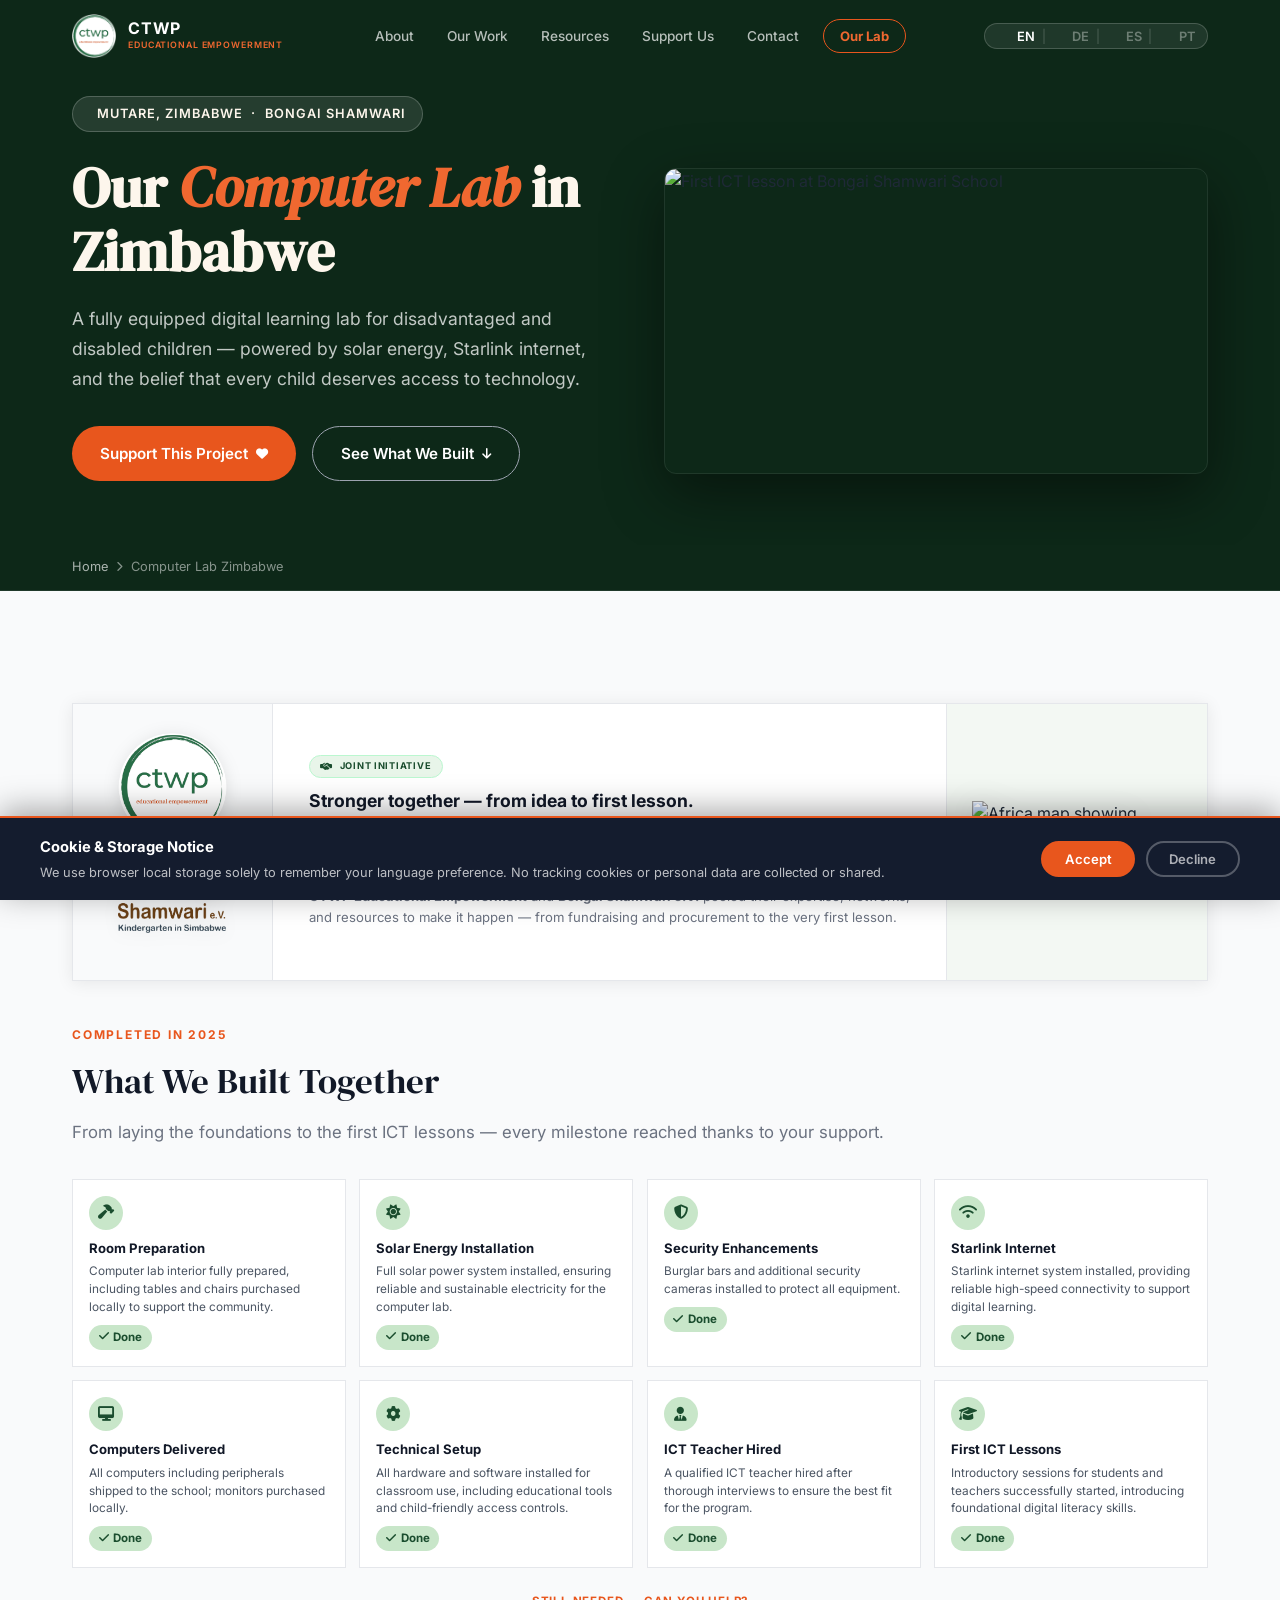
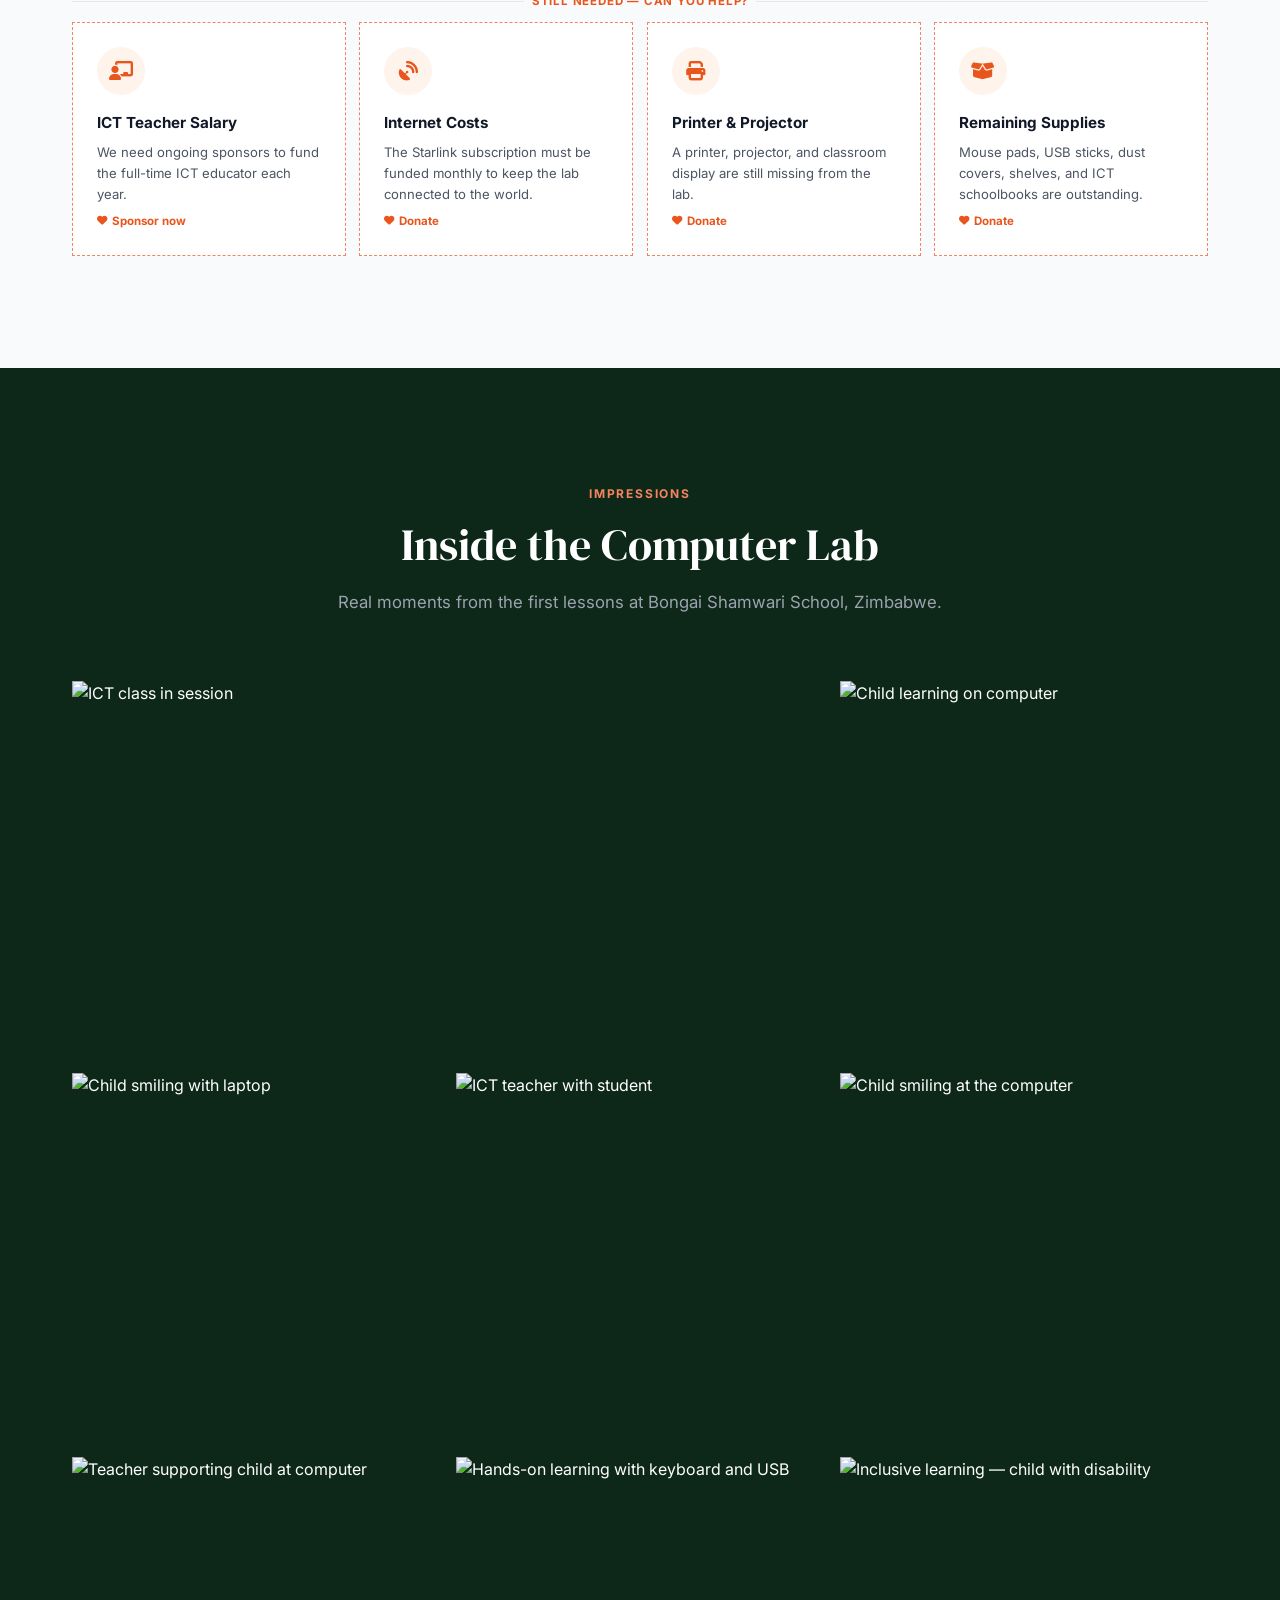
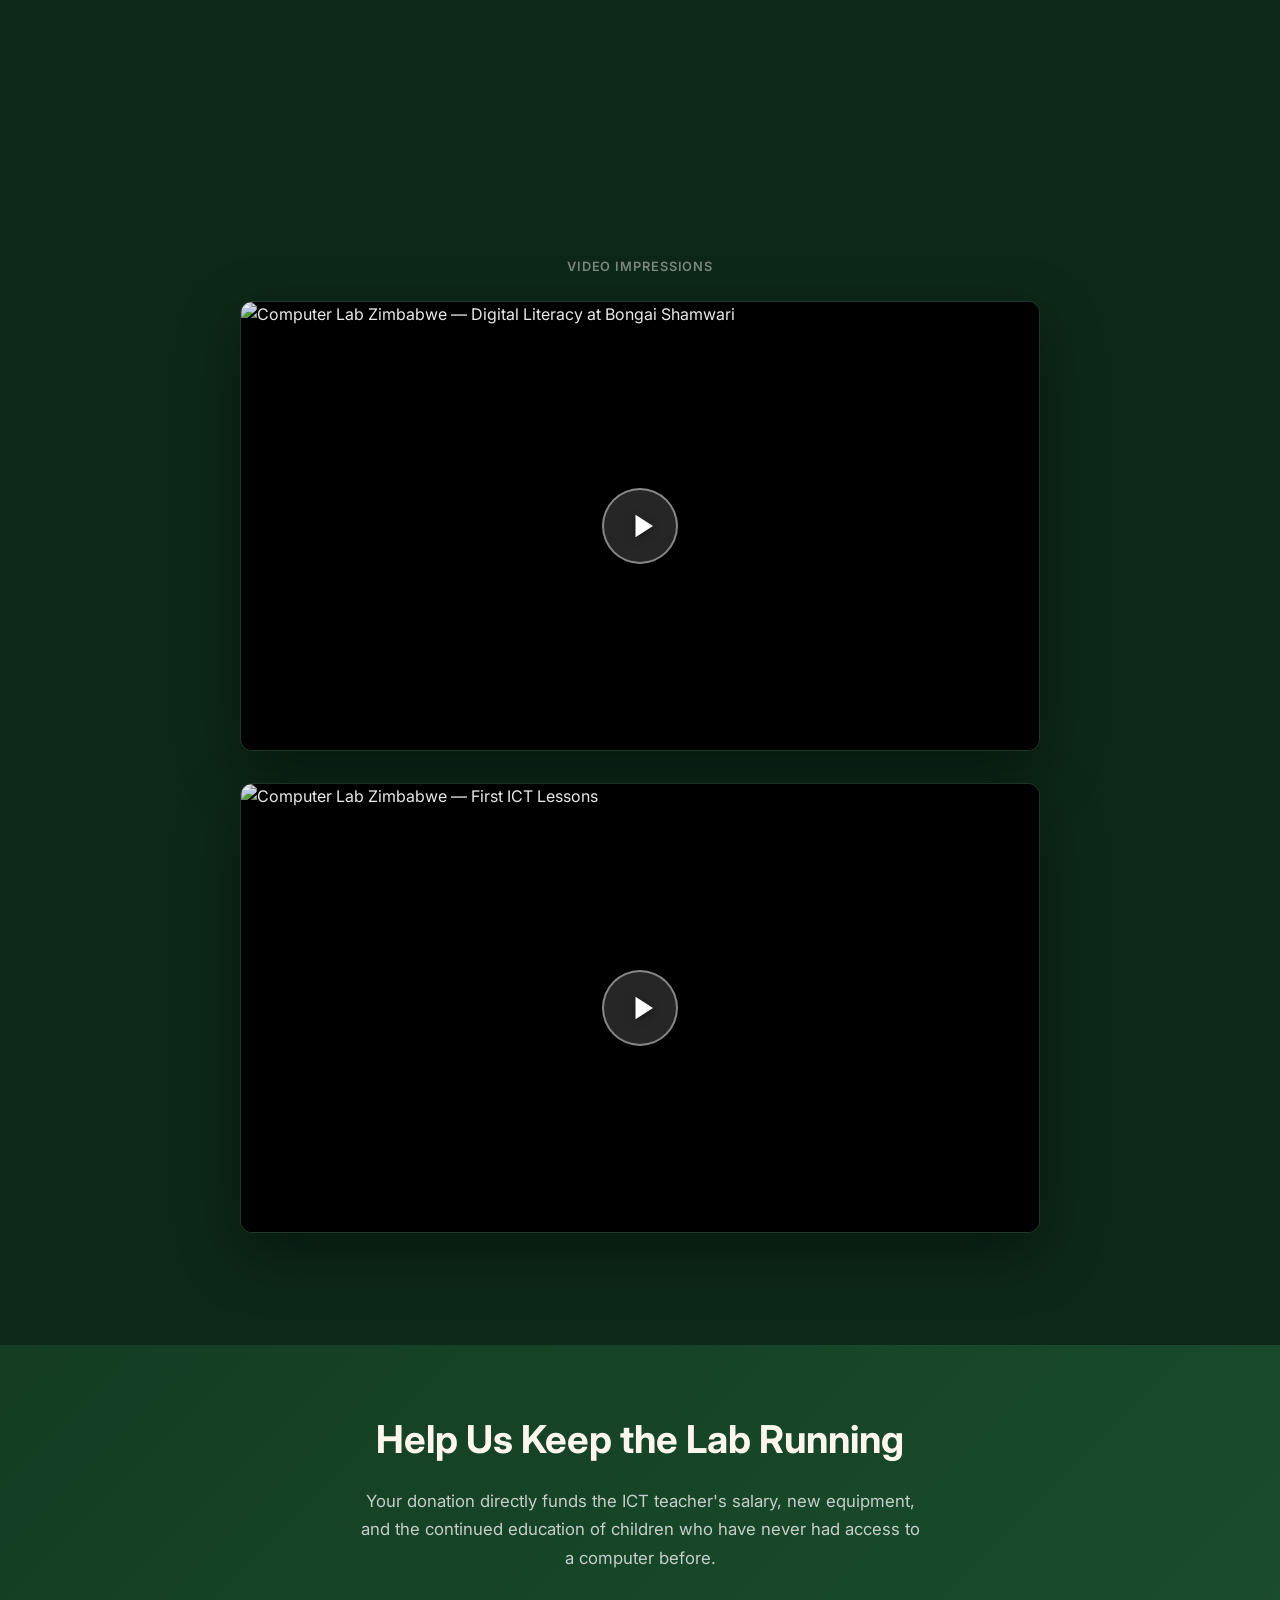
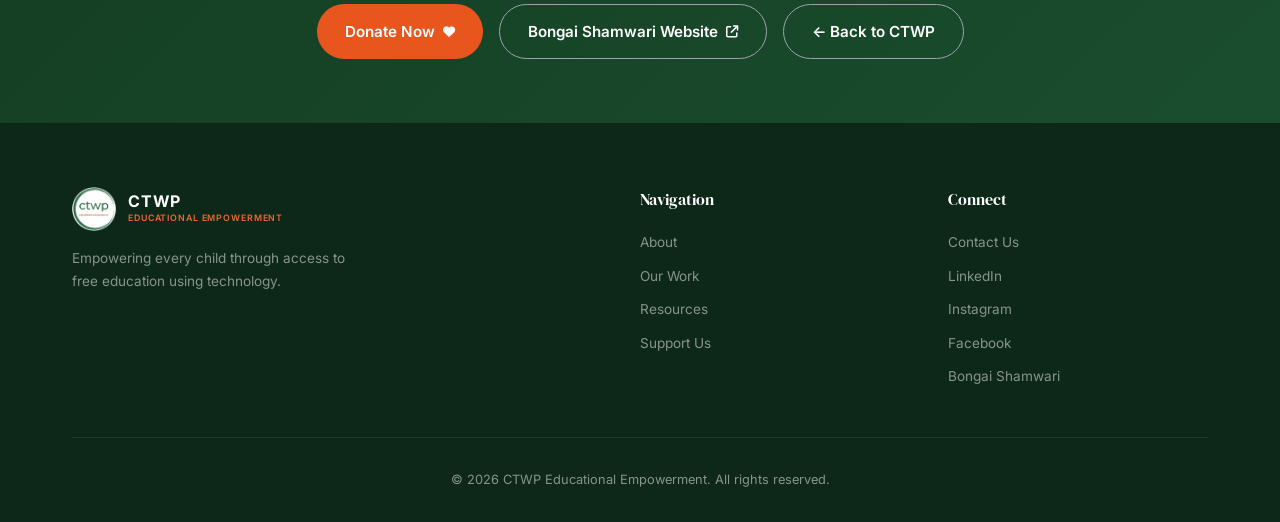
==== lab.html @ d8891d8d "Lab page: wire data-i18n to all untranslated sections (DE/ES/PT) - Section header (milestones label/" ====
<!DOCTYPE html>
<html lang="en">
<head>
  <meta charset="UTF-8">
  <meta name="viewport" content="width=device-width, initial-scale=1.0">
  <!-- v28 -->
  <meta name="description" content="How CTWP Educational Empowerment and Bongai Shamwari e.V. built the first solar-powered computer lab for disadvantaged children in Mutare, Zimbabwe — bringing digital education to those who need it most.">
  <meta name="keywords" content="computer lab Zimbabwe, digital education Zimbabwe, Mutare Zimbabwe school, CTWP computer lab, Bongai Shamwari, educational technology Africa, solar powered school Zimbabwe">
  <meta name="author" content="CTWP Educational Empowerment">
  <meta name="robots" content="index, follow">
  <title>Computer Lab Zimbabwe — Digital Education in Mutare | CTWP Educational Empowerment</title>
  <!-- Canonical -->
  <link rel="canonical" href="https://www.ctwp-education.eu.org/lab.html">
  <!-- Open Graph -->
  <meta property="og:type" content="article">
  <meta property="og:url" content="https://www.ctwp-education.eu.org/lab.html">
  <meta property="og:site_name" content="CTWP Educational Empowerment">
  <meta property="og:title" content="Computer Lab Zimbabwe — Digital Education in Mutare | CTWP">
  <meta property="og:description" content="How CTWP and Bongai Shamwari e.V. built the first solar-powered computer lab for disadvantaged children in Mutare, Zimbabwe.">
  <meta property="og:image" content="https://www.ctwp-education.eu.org/assets/images/Computer%20Lab/lab-hero.webp">
  <meta property="og:locale" content="en_US">
  <meta property="og:locale:alternate" content="de_DE">
  <meta property="og:locale:alternate" content="es_ES">
  <meta property="og:locale:alternate" content="pt_BR">
  <link rel="alternate" hreflang="en" href="https://www.ctwp-education.eu.org/lab.html">
  <link rel="alternate" hreflang="de" href="https://www.ctwp-education.eu.org/lab.html">
  <link rel="alternate" hreflang="es" href="https://www.ctwp-education.eu.org/lab.html">
  <link rel="alternate" hreflang="pt-BR" href="https://www.ctwp-education.eu.org/lab.html">
  <link rel="alternate" hreflang="x-default" href="https://www.ctwp-education.eu.org/lab.html">
  <!-- Twitter Card -->
  <meta name="twitter:card" content="summary_large_image">
  <meta name="twitter:title" content="Computer Lab Zimbabwe — Digital Education in Mutare | CTWP">
  <meta name="twitter:description" content="How CTWP and Bongai Shamwari e.V. built the first solar-powered computer lab for children in Mutare, Zimbabwe.">
  <meta name="twitter:image" content="https://www.ctwp-education.eu.org/assets/images/Computer%20Lab/lab-hero.webp">
  <!-- JSON-LD: WebPage + Breadcrumb + Project -->
  <script type="application/ld+json">
  {
    "@context": "https://schema.org",
    "@graph": [
      {
        "@type": "WebPage",
        "@id": "https://www.ctwp-education.eu.org/lab.html",
        "url": "https://www.ctwp-education.eu.org/lab.html",
        "name": "Computer Lab Zimbabwe — Digital Education in Mutare",
        "description": "How CTWP Educational Empowerment and Bongai Shamwari e.V. built the first solar-powered computer lab for disadvantaged children in Mutare, Zimbabwe.",
        "isPartOf": {"@id": "https://www.ctwp-education.eu.org/"},
        "publisher": {"@type": "NGO", "name": "CTWP Educational Empowerment", "url": "https://www.ctwp-education.eu.org/"},
        "image": "https://www.ctwp-education.eu.org/assets/images/Computer%20Lab/lab-hero.webp"
      },
      {
        "@type": "BreadcrumbList",
        "itemListElement": [
          {"@type": "ListItem", "position": 1, "name": "Home", "item": "https://www.ctwp-education.eu.org/"},
          {"@type": "ListItem", "position": 2, "name": "Computer Lab Zimbabwe", "item": "https://www.ctwp-education.eu.org/lab.html"}
        ]
      },
      {
        "@type": "Project",
        "name": "Zimbabwe Computer Lab",
        "description": "Solar-powered computer lab built for disadvantaged children in Mutare, Zimbabwe, providing access to digital education.",
        "location": {
          "@type": "Place",
          "name": "Mutare, Zimbabwe",
          "geo": {"@type": "GeoCoordinates", "latitude": -18.97, "longitude": 32.66}
        },
        "contributor": [
          {"@type": "NGO", "name": "CTWP Educational Empowerment", "url": "https://www.ctwp-education.eu.org/"},
          {"@type": "NGO", "name": "Bongai Shamwari e.V.", "url": "https://bongai-shamwari.org/en/digital-education/"}
        ]
      }
    ]
  }
  </script>

  <!-- DNS / Preconnect -->
  <link rel="preconnect" href="https://fonts.googleapis.com">
  <link rel="preconnect" href="https://fonts.gstatic.com" crossorigin>
  <link rel="preconnect" href="https://cdnjs.cloudflare.com">
  <link rel="preconnect" href="https://cdn.jsdelivr.net">

  <!-- Critical CSS -->
  <link rel="stylesheet" href="assets/css/style.css?v=21">

  <!-- Non-render-blocking: Google Fonts -->
  <link rel="preload" as="style" href="https://fonts.googleapis.com/css2?family=DM+Serif+Display:ital@0;1&family=Inter:wght@300;400;500;600;700&display=swap" onload="this.onload=null;this.rel='stylesheet'">
  <noscript><link href="https://fonts.googleapis.com/css2?family=DM+Serif+Display:ital@0;1&family=Inter:wght@300;400;500;600;700&display=swap" rel="stylesheet"></noscript>

  <!-- Non-render-blocking: Font Awesome -->
  <link rel="preload" as="style" href="https://cdnjs.cloudflare.com/ajax/libs/font-awesome/6.5.1/css/all.min.css" onload="this.onload=null;this.rel='stylesheet'">
  <noscript><link rel="stylesheet" href="https://cdnjs.cloudflare.com/ajax/libs/font-awesome/6.5.1/css/all.min.css"></noscript>

  <!-- Non-render-blocking: Flag icons -->
  <link rel="preload" as="style" href="https://cdn.jsdelivr.net/gh/lipis/flag-icons@7.2.3/css/flag-icons.min.css" onload="this.onload=null;this.rel='stylesheet'">
  <noscript><link rel="stylesheet" href="https://cdn.jsdelivr.net/gh/lipis/flag-icons@7.2.3/css/flag-icons.min.css"></noscript>

  <!-- Favicon & preload hero -->
  <link rel="icon" type="image/webp" href="assets/images/Logos/ctwp logo round.webp">
  <link rel="preload" as="image" href="assets/images/Computer Lab/lab-hero.webp" type="image/webp" fetchpriority="high">

  <!-- Google Analytics -->
  <script async src="https://www.googletagmanager.com/gtag/js?id=G-W6JYDY61WX"></script>
  <script>
    window.dataLayer = window.dataLayer || [];
    function gtag(){dataLayer.push(arguments);}
    gtag('js', new Date());
    gtag('config', 'G-W6JYDY61WX');
  </script>

  <style>
    /* ── Lab page specific styles ── */

    /* Hero */
    .lab-hero {
      background: var(--green-900, #0f2d1a);
      padding: 6rem 0 0;
      overflow: hidden;
    }
    .lab-hero-inner {
      max-width: var(--container-max);
      margin: 0 auto;
      padding: 0 2rem;
      display: grid;
      grid-template-columns: 1fr 1fr;
      gap: 3rem;
      align-items: center;
    }
    .lab-hero-content { padding-bottom: 4rem; }
    .lab-hero-content .hero-badge {
      display: inline-flex;
      align-items: center;
      gap: 0.5rem;
      background: rgba(255,255,255,0.1);
      border: 1px solid rgba(255,255,255,0.2);
      color: var(--cream);
      font-size: 0.8rem;
      font-weight: 600;
      letter-spacing: 0.08em;
      text-transform: uppercase;
      padding: 0.4rem 1rem;
      border-radius: var(--radius-full);
      margin-bottom: 1.5rem;
    }
    .lab-hero-content h1 {
      font-family: var(--font-display);
      font-size: clamp(2.2rem, 5vw, 3.5rem);
      color: var(--cream);
      line-height: 1.15;
      margin-bottom: 1.25rem;
    }
    .lab-hero-content h1 em {
      color: var(--orange-400);
      font-style: italic;
    }
    .lab-hero-content p {
      font-size: 1.1rem;
      color: rgba(255,255,255,0.75);
      line-height: 1.7;
      margin-bottom: 2rem;
      max-width: 520px;
    }
    .lab-hero-img {
      position: relative;
      aspect-ratio: 16 / 9;
      border-radius: var(--radius);
      overflow: hidden;
      box-shadow: 0 20px 60px rgba(0,0,0,0.45);
      border: 1px solid rgba(255,255,255,0.08);
    }
    .lab-hero-img img {
      position: absolute;
      inset: 0;
      width: 100%;
      height: 100%;
      object-fit: cover;
      display: block;
    }
    .lab-hero-badge-zw { display: none; }

    /* Breadcrumb */
    .lab-breadcrumb {
      background: var(--green-900, #0f2d1a);
      padding: 0.75rem 0;
      border-bottom: 1px solid rgba(255,255,255,0.08);
    }
    .lab-breadcrumb .container {
      display: flex;
      align-items: center;
      gap: 0.5rem;
      font-size: 0.8rem;
      color: rgba(255,255,255,0.5);
    }
    .lab-breadcrumb a { color: rgba(255,255,255,0.65); text-decoration: none; }
    .lab-breadcrumb a:hover { color: var(--orange-400); }
    .lab-breadcrumb i { font-size: 0.65rem; }

    /* Accomplishments section */
    .lab-section-header-row { margin-bottom: 2rem; }

    /* ── Partnership banner ── */
    .lab-partnership-banner {
      display: grid;
      grid-template-columns: 200px 1fr 260px;
      gap: 0;
      border-radius: var(--radius-lg);
      overflow: hidden;
      box-shadow: 0 2px 16px rgba(0,0,0,0.08);
      margin-bottom: 2.5rem;
      border: 1px solid var(--gray-200);
      background: var(--white);
    }
    /* Left — logos stacked */
    .lab-partner-logos-col {
      background: var(--gray-50, #f8f9fa);
      border-right: 1px solid var(--gray-200);
      display: flex;
      flex-direction: column;
      align-items: center;
      justify-content: center;
      padding: 1.75rem 1.25rem;
      gap: 0;
    }
    .lab-partner-logo-wrap img {
      width: 110px;
      height: 110px;
      object-fit: contain;
      display: block;
      filter: drop-shadow(0 2px 8px rgba(0,0,0,0.10));
    }
    .lab-partner-divider {
      display: flex;
      flex-direction: column;
      align-items: center;
      gap: 0.2rem;
      margin: 0.65rem 0;
    }
    .lab-partner-divider-line {
      width: 1px;
      height: 12px;
      background: var(--orange-500, #f97316);
      opacity: 0.5;
    }
    .lab-partner-divider-x {
      font-size: 1.1rem;
      color: var(--orange-500, #f97316);
      font-weight: 400;
      line-height: 1;
    }
    /* Centre — text */
    .lab-partner-text-col {
      padding: 2rem 2.25rem;
      display: flex;
      flex-direction: column;
      justify-content: center;
      border-right: 1px solid var(--gray-200);
    }
    .lab-partner-tag {
      display: inline-flex;
      align-items: center;
      gap: 0.4rem;
      align-self: flex-start;
      font-size: 0.58rem;
      font-weight: 700;
      letter-spacing: 0.08em;
      text-transform: uppercase;
      color: var(--green-700);
      background: var(--green-50, #f0fdf4);
      border: 1px solid var(--green-200, #bbf7d0);
      border-radius: var(--radius-full);
      padding: 0.22rem 0.65rem;
      margin-bottom: 0.75rem;
    }
    .lab-partner-tag i { font-size: 0.6rem; }
    .lab-partner-text-col h4 {
      font-family: var(--font-body, Inter, sans-serif);
      font-size: clamp(0.95rem, 1.4vw, 1.1rem);
      font-weight: 700;
      color: var(--gray-900);
      margin: 0 0 0.6rem;
      line-height: 1.3;
    }
    .h4-orgs {
      display: block;
      font-size: 0.7rem;
      font-weight: 500;
      color: var(--gray-400);
      letter-spacing: 0.01em;
      margin-top: 0.3rem;
    }
    .lab-partner-text-col p {
      font-size: 0.82rem;
      color: var(--gray-500);
      line-height: 1.65;
      margin: 0;
      text-wrap: pretty;
    }
    /* Right — map */
    .lab-partner-map-col {
      background: #f3f8f3;
      display: flex;
      flex-direction: column;
      align-items: center;
      justify-content: center;
      padding: 1.5rem 1.25rem;
      min-height: 240px;
      gap: 0.75rem;
    }
    .lab-partner-map-col img {
      width: 100%;
      max-width: 210px;
      height: auto;
      display: block;
      object-fit: contain;
      filter: drop-shadow(0 4px 16px rgba(0,0,0,0.12));
    }
    .lab-map-location {
      display: flex;
      align-items: center;
      gap: 0.35rem;
      font-size: 0.72rem;
      font-weight: 600;
      color: var(--green-700, #2d6a4f);
      letter-spacing: 0.01em;
    }
    .lab-map-location i { font-size: 0.68rem; color: var(--orange-500); }
    @media (max-width: 900px) {
      .lab-partnership-banner { grid-template-columns: 180px 1fr 220px; }
      .lab-partner-logo-wrap img { width: 90px; height: 90px; }
    }
    @media (max-width: 650px) {
      .lab-partnership-banner { grid-template-columns: 1fr; }
      .lab-partner-logos-col { flex-direction: row; border-right: none; border-bottom: 1px solid var(--gray-200); padding: 1.25rem 2rem; }
      .lab-partner-divider { flex-direction: row; margin: 0 1rem; }
      .lab-partner-divider-line { width: 12px; height: 1px; }
      .lab-partner-logo-wrap img { width: 80px; height: 80px; }
      .lab-partner-text-col { border-right: none; border-bottom: 1px solid var(--gray-200); }
      .lab-partner-map-col { min-height: 180px; }
    }

    /* Milestone grid — 4 columns */
    .milestones-grid-compact {
      display: grid;
      grid-template-columns: repeat(4, 1fr);
      gap: 0.85rem;
      margin-top: 0;
    }
    .milestones-grid-compact .milestone-card { padding: 1rem; }
    .milestones-grid-compact .milestone-icon { width: 34px; height: 34px; margin-bottom: 0.5rem; }
    .milestones-grid-compact .milestone-icon i { font-size: 0.9rem; }
    .milestones-grid-compact .milestone-card h4 { font-size: 0.82rem; margin-bottom: 0.3rem; }
    .milestones-grid-compact .milestone-card p { font-size: 0.74rem; line-height: 1.5; color: var(--gray-600); display: block; }
    .milestones-grid-compact .milestone-done { margin-top: 0.5rem; }

    /* Milestones */
    .milestones-grid {
      display: grid;
      grid-template-columns: repeat(4, 1fr);
      gap: 1.5rem;
      margin-top: 3rem;
    }
    .milestone-card {
      background: var(--white);
      border: 1px solid var(--gray-200);
      border-radius: var(--radius-lg);
      padding: 1.5rem;
      transition: transform var(--transition), box-shadow var(--transition);
    }
    .milestone-card:hover {
      transform: translateY(-3px);
      box-shadow: 0 8px 24px rgba(0,0,0,0.1);
    }
    .milestone-icon {
      width: 48px;
      height: 48px;
      border-radius: 50%;
      background: var(--green-100);
      display: flex;
      align-items: center;
      justify-content: center;
      margin-bottom: 1rem;
    }
    .milestone-icon i { color: var(--green-700); font-size: 1.2rem; }
    .milestone-card h4 {
      font-size: 0.95rem;
      font-weight: 700;
      color: var(--gray-900);
      margin-bottom: 0.4rem;
    }
    .milestone-card p {
      font-size: 0.82rem;
      color: var(--gray-600);
      line-height: 1.6;
    }
    .milestone-done {
      display: inline-flex;
      align-items: center;
      gap: 0.3rem;
      font-size: 0.72rem;
      font-weight: 700;
      color: var(--green-700);
      background: var(--green-100);
      padding: 0.2rem 0.6rem;
      border-radius: var(--radius-full);
      margin-top: 0.75rem;
    }

    /* Photo gallery grid */
    .lab-gallery-grid {
      display: grid;
      grid-template-columns: repeat(3, 1fr);
      gap: 1rem;
      margin-top: 3rem;
    }
    .lab-gallery-grid .lab-gimg {
      border-radius: var(--radius-md);
      overflow: hidden;
      aspect-ratio: 1;
    }
    .lab-gallery-grid .lab-gimg img {
      width: 100%;
      height: 100%;
      object-fit: cover;
      display: block;
      transition: transform 0.4s ease;
    }
    .lab-gallery-grid .lab-gimg:hover img { transform: scale(1.04); }
    .lab-gimg-wide {
      grid-column: span 2;
      aspect-ratio: 2 / 1 !important;
    }

    /* Contacts */
    .lab-contacts-grid {
      display: grid;
      grid-template-columns: 1fr 1fr;
      gap: 2rem;
      max-width: 780px;
      margin: 3rem auto 0;
    }
    .lab-contact-card {
      background: var(--white);
      border: 1px solid var(--gray-200);
      border-radius: var(--radius-lg);
      padding: 2rem;
      text-align: center;
    }
    .lab-contact-avatar {
      width: 96px;
      height: 96px;
      border-radius: 50%;
      background: var(--green-100);
      display: flex;
      align-items: center;
      justify-content: center;
      margin: 0 auto 1rem;
      font-family: var(--font-display);
      font-size: 1.5rem;
      color: var(--green-700);
      font-weight: 700;
      overflow: hidden;
      border: 3px solid var(--green-200);
    }
    .lab-contact-avatar img { width: 100%; height: 100%; object-fit: cover; }

    /* YouTube Shorts in gallery */
    .lab-yt-short {
      border-radius: var(--radius-md);
      overflow: hidden;
      aspect-ratio: 9 / 16;
      position: relative;
      background: #000;
      cursor: pointer;
    }
    .lab-yt-short .yt-facade {
      position: absolute;
      inset: 0;
      width: 100%;
      height: 100%;
    }
    .lab-yt-short .yt-facade img {
      width: 100%;
      height: 100%;
      object-fit: cover;
      transition: transform 0.4s ease;
    }
    .lab-yt-short:hover .yt-facade img { transform: scale(1.04); }
    .lab-contact-card h4 { font-size: 1.1rem; font-weight: 700; color: var(--gray-900); margin-bottom: 0.2rem; }
    .lab-contact-card .contact-role { font-size: 0.82rem; color: var(--orange-500); font-weight: 600; margin-bottom: 1rem; }
    .lab-contact-card .contact-org { font-size: 0.8rem; color: var(--gray-500); margin-bottom: 1rem; }
    .lab-contact-links { display: flex; flex-direction: column; gap: 0.5rem; }
    .lab-contact-links a {
      display: flex;
      align-items: center;
      justify-content: center;
      gap: 0.5rem;
      font-size: 0.85rem;
      color: var(--gray-700);
      text-decoration: none;
      transition: color var(--transition);
    }
    .lab-contact-links a:hover { color: var(--green-700); }
    .lab-contact-links i { color: var(--green-600); width: 16px; }

    /* CTA banner */
    .lab-cta-banner {
      background: linear-gradient(135deg, var(--green-800), var(--green-700));
      padding: 4rem 2rem;
      text-align: center;
    }
    .lab-cta-banner h2 {
      font-family: var(--font-body);
      color: var(--cream);
      font-size: clamp(1.6rem, 4vw, 2.4rem);
      margin-bottom: 1rem;
    }
    .lab-cta-banner p {
      color: rgba(255,255,255,0.75);
      font-size: 1.05rem;
      max-width: 560px;
      margin: 0 auto 2rem;
      line-height: 1.7;
    }
    .lab-cta-buttons { display: flex; gap: 1rem; justify-content: center; flex-wrap: wrap; }

    /* Open points */
    .open-points-label {
      display: flex;
      align-items: center;
      gap: 0.5rem;
      font-size: 0.72rem;
      font-weight: 700;
      letter-spacing: 0.07em;
      text-transform: uppercase;
      color: var(--orange-500);
      margin: 1.5rem 0 0.75rem;
    }
    .open-points-label::before, .open-points-label::after {
      content: '';
      flex: 1;
      height: 1px;
      background: var(--gray-200);
    }
    .open-points-grid {
      display: grid;
      grid-template-columns: repeat(4, 1fr);
      gap: 0.85rem;
    }
    /* Open-point cards share milestone-card base style */
    .open-point-card {
      border: 1.5px dashed var(--orange-300, #f9b17a) !important;
    }
    .op-icon-orange { background: #fff4ec !important; }
    .op-icon-orange i { color: var(--orange-500) !important; }
    .op-donate {
      display: inline-flex;
      align-items: center;
      gap: 0.3rem;
      font-size: 0.72rem;
      font-weight: 700;
      color: var(--orange-500);
      text-decoration: none;
      margin-top: 0.4rem;
      transition: color var(--transition);
    }
    .op-donate:hover { color: #c0410f; }
    .op-donate i { font-size: 0.65rem; }

    .africa-land { fill: #e2e8f0; }
    .africa-zimbabwe { fill: var(--orange-500); }
    .africa-mutare-pulse {
      transform-box: fill-box;
      transform-origin: center;
      animation: mutare-pulse 1.8s ease-out infinite;
    }
    @keyframes mutare-pulse {
      0%   { opacity: 0.55; transform: scale(1); }
      100% { opacity: 0; transform: scale(3); }
    }

    /* Gallery videos row */
    .lab-gallery-videos {
      display: flex;
      flex-direction: column;
      gap: 2rem;
      margin-top: 1.5rem;
      max-width: 800px;
      margin-left: auto;
      margin-right: auto;
    }
    .lab-gallery-videos-label {
      text-align: center;
      margin-top: 2rem;
      font-size: 0.8rem;
      font-weight: 600;
      letter-spacing: 0.07em;
      text-transform: uppercase;
      color: rgba(255,255,255,0.45);
    }

    /* Responsive */
    @media (max-width: 900px) {
      .lab-hero-inner { grid-template-columns: 1fr; }
      .lab-hero-img { max-height: 360px; }
      .lab-hero-content { padding-bottom: 2rem; }
      .milestones-grid-compact { grid-template-columns: repeat(2, 1fr); }
      .open-points-grid { grid-template-columns: repeat(2, 1fr); }
      .lab-gallery-grid { grid-template-columns: repeat(2, 1fr); }
      .lab-gimg-wide { grid-column: span 1; aspect-ratio: 1 !important; }
      .lab-gallery-videos { max-width: 100%; }
    }
    @media (max-width: 600px) {
      .milestones-grid-compact { grid-template-columns: 1fr; }
      .open-points-grid { grid-template-columns: 1fr; }
      .lab-gallery-grid { grid-template-columns: 1fr 1fr; }
      .lab-gallery-videos { max-width: 100%; }
    }
  </style>
</head>
<body>
  <!-- Preloader -->
  <div id="preloader">
    <div class="loader">
      <div class="loader-circle"></div>
      <span class="loader-text">CTWP</span>
    </div>
  </div>

  <!-- Navigation -->
  <header id="navbar">
    <nav class="nav-container">
      <a href="index.html" class="nav-logo">
        <img src="assets/images/Logos/ctwp logo round.webp" alt="CTWP Logo" class="logo-img" fetchpriority="high">
        <div class="logo-text">
          <span class="logo-name">CTWP</span>
          <span class="logo-tagline">EDUCATIONAL EMPOWERMENT</span>
        </div>
      </a>
      <ul class="nav-links" id="navLinks">
        <li><a href="index.html#about" class="nav-link" data-i18n="nav.about">About</a></li>
        <li><a href="index.html#gallery" class="nav-link" data-i18n="nav.work">Our Work</a></li>
        <li class="nav-dropdown">
          <a href="index.html#resources" class="nav-link nav-link-has-dropdown" data-i18n="nav.resources">Resources <i class="fas fa-chevron-down"></i></a>
          <ul class="nav-dropdown-menu">
            <li><a href="students.html"><i class="fas fa-child"></i> <span data-i18n="nav.res.students">K–12 Students</span></a></li>
            <li><a href="university.html"><i class="fas fa-graduation-cap"></i> <span data-i18n="nav.res.uni">University</span></a></li>
            <li><a href="teachers.html"><i class="fas fa-chalkboard-teacher"></i> <span data-i18n="nav.res.teachers">Teachers</span></a></li>
          </ul>
        </li>
        <li><a href="index.html#support" class="nav-link" data-i18n="nav.support">Support Us</a></li>
        <li><a href="index.html#contact" class="nav-link" data-i18n="nav.contact">Contact</a></li>
        <li><a href="lab.html" class="nav-btn-lab active" data-i18n="nav.lab">Our Lab</a></li>
      </ul>
      <button id="langToggle" class="lang-toggle"><span class="lang-opt" data-lang="en"><span class="fi fi-us"></span> EN</span><span class="lang-sep">|</span><span class="lang-opt" data-lang="de"><span class="fi fi-de"></span> DE</span><span class="lang-sep">|</span><span class="lang-opt" data-lang="es"><span class="fi fi-es"></span> ES</span><span class="lang-sep">|</span><span class="lang-opt" data-lang="pt"><span class="fi fi-br"></span> PT</span></button>
      <button class="hamburger" id="hamburger" aria-label="Toggle navigation">
        <span></span><span></span><span></span>
      </button>
    </nav>
  </header>

  <!-- Mobile Menu -->
  <div class="mobile-menu" id="mobileMenu">
    <ul class="mobile-nav-links">
      <li><a href="index.html#about" class="mobile-link" data-i18n="nav.about">About</a></li>
      <li><a href="index.html#gallery" class="mobile-link" data-i18n="nav.work">Our Work</a></li>
      <li><a href="index.html#resources" class="mobile-link" data-i18n="nav.resources">Resources</a>
        <ul class="mobile-sub-links">
          <li><a href="students.html" class="mobile-sub-link" data-i18n="nav.res.students">K–12 Students</a></li>
          <li><a href="university.html" class="mobile-sub-link" data-i18n="nav.res.uni">University</a></li>
          <li><a href="teachers.html" class="mobile-sub-link" data-i18n="nav.res.teachers">Teachers</a></li>
        </ul>
      </li>
      <li><a href="index.html#support" class="mobile-link" data-i18n="nav.support">Support Us</a></li>
      <li><a href="index.html#contact" class="mobile-link" data-i18n="nav.contact">Contact</a></li>
      <li><a href="lab.html" class="nav-btn-lab" data-i18n="nav.lab" style="margin-left:0;margin-top:0.25rem;">Our Lab</a></li>
    </ul>
  </div>

  <!-- Hero -->
  <section class="lab-hero">
    <div class="lab-hero-inner">
      <div class="lab-hero-content" data-animate="fade-up">
        <div class="hero-badge">
          <span class="fi fi-zw" style="font-size:1em;"></span>
          Mutare, Zimbabwe &nbsp;·&nbsp; Bongai Shamwari
        </div>
        <h1>Our <em>Computer Lab</em> in Zimbabwe</h1>
        <p data-i18n="lab.hero.subtitle">A fully equipped digital learning lab for disadvantaged and disabled children — powered by solar energy, Starlink internet, and the belief that every child deserves access to technology.</p>
        <div style="display:flex;gap:1rem;flex-wrap:wrap;">
          <a href="https://bongai-shamwari.org/en/donations-digital-education/" target="_blank" rel="noopener" class="btn btn-accent btn-lg">
            <span data-i18n="lab.hero.cta1">Support This Project</span>
            <i class="fas fa-heart"></i>
          </a>
          <a href="#milestones" class="btn btn-ghost btn-lg">
            <span data-i18n="lab.hero.cta2">See What We Built</span>
            <i class="fas fa-arrow-down"></i>
          </a>
        </div>
      </div>
      <div class="lab-hero-img" data-animate="fade-up" data-delay="200">
        <img src="assets/images/Computer Lab/lab-hero.webp" alt="First ICT lesson at Bongai Shamwari School" fetchpriority="high">
      </div>
    </div>
  </section>

  <!-- Breadcrumb -->
  <div class="lab-breadcrumb">
    <div class="container">
      <a href="index.html">Home</a>
      <i class="fas fa-chevron-right"></i>
      <span>Computer Lab Zimbabwe</span>
    </div>
  </div>

  <!-- Accomplishments -->
  <section id="milestones" class="section" style="background:var(--gray-50,#f8f9fa);">
    <div class="container">

      <!-- Partnership banner -->
      <div class="lab-partnership-banner" data-animate="fade-up">
        <!-- Left: logos stacked -->
        <div class="lab-partner-logos-col">
          <div class="lab-partner-logo-wrap">
            <img src="assets/images/Logos/ctwp logo round.webp" alt="CTWP Educational Empowerment" decoding="async">
          </div>
          <div class="lab-partner-logo-wrap">
            <img src="assets/images/Computer Lab/lab-bongai-logo.webp" alt="Bongai Shamwari e.V." decoding="async">
          </div>
        </div>
        <!-- Centre: text -->
        <div class="lab-partner-text-col">
          <span class="lab-partner-tag"><i class="fas fa-handshake-simple"></i> Joint Initiative</span>
          <h4>Stronger together — from idea to first lesson.<span class="h4-orgs">CTWP Educational Empowerment × Bongai Shamwari e.V.</span></h4>
          <p>This computer lab is the result of two organisations sharing one conviction:<br>that every child, regardless of where they are born, deserves access to quality digital education. <strong style="white-space:nowrap">CTWP Educational Empowerment</strong> and <strong style="white-space:nowrap">Bongai Shamwari e.V.</strong> pooled their expertise, networks, and resources to make it happen — from fundraising and procurement to the very first lesson.</p>
        </div>
        <!-- Right: map -->
        <div class="lab-partner-map-col" aria-label="Map of Africa with Zimbabwe marked">
          <img src="assets/images/map.webp" alt="Africa map showing Zimbabwe" decoding="async">
          <span class="lab-map-location"><i class="fas fa-location-dot"></i> Mutare, Zimbabwe <span class="fi fi-zw"></span></span>
        </div>
      </div>

      <!-- Section header -->
      <div class="lab-section-header-row" data-animate="fade-up">
        <div>
          <span class="section-label" data-i18n="lab.milestones.label">Our Accomplishments</span>
          <h2 class="section-title" style="text-align:left;font-size:clamp(1.7rem,3.5vw,2.2rem);" data-i18n="lab.milestones.title">What We Built Together</h2>
          <p class="section-subtitle" style="text-align:left;max-width:100%;margin-left:0;" data-i18n="lab.milestones.subtitle">From preparing the room to running the first lessons — here is what we achieved step by step.</p>
        </div>
      </div>

      <!-- 4-column milestone grid -->
      <div class="milestones-grid-compact" data-animate="fade-up">
        <div class="milestone-card">
          <div class="milestone-icon"><i class="fas fa-hammer"></i></div>
          <h4 data-i18n="lab.m2.title">Classroom Setup</h4>
          <p data-i18n="lab.m2.desc">We furnished the lab with locally-made wooden desks and chairs, creating a proper classroom from scratch.</p>
          <span class="milestone-done"><i class="fas fa-check"></i> <span data-i18n="lab.done">Done</span></span>
        </div>
        <div class="milestone-card">
          <div class="milestone-icon"><i class="fas fa-sun"></i></div>
          <h4 data-i18n="lab.m1.title">Solar Energy</h4>
          <p data-i18n="lab.m1.desc">Solar panels were installed on the roof — the lab now runs entirely on clean, independent energy.</p>
          <span class="milestone-done"><i class="fas fa-check"></i> <span data-i18n="lab.done">Done</span></span>
        </div>
        <div class="milestone-card">
          <div class="milestone-icon"><i class="fas fa-shield-halved"></i></div>
          <h4 data-i18n="lab.m3.title">Security</h4>
          <p data-i18n="lab.m3.desc">Burglar bars and CCTV cameras were fitted to protect all equipment around the clock.</p>
          <span class="milestone-done"><i class="fas fa-check"></i> <span data-i18n="lab.done">Done</span></span>
        </div>
        <div class="milestone-card">
          <div class="milestone-icon"><i class="fas fa-wifi"></i></div>
          <h4 data-i18n="lab.m4.title">Starlink Internet</h4>
          <p data-i18n="lab.m4.desc">A Starlink satellite dish now gives the school fast, reliable internet — for the very first time.</p>
          <span class="milestone-done"><i class="fas fa-check"></i> <span data-i18n="lab.done">Done</span></span>
        </div>
        <div class="milestone-card">
          <div class="milestone-icon"><i class="fas fa-desktop"></i></div>
          <h4 data-i18n="lab.m5.title">Computers</h4>
          <p data-i18n="lab.m5.desc">Computers were shipped from Europe and monitors sourced locally, fully equipping the lab.</p>
          <span class="milestone-done"><i class="fas fa-check"></i> <span data-i18n="lab.done">Done</span></span>
        </div>
        <div class="milestone-card">
          <div class="milestone-icon"><i class="fas fa-gear"></i></div>
          <h4 data-i18n="lab.m6.title">Technical Setup</h4>
          <p data-i18n="lab.m6.desc">Windows, educational software and child-safe browser settings were configured on every machine.</p>
          <span class="milestone-done"><i class="fas fa-check"></i> <span data-i18n="lab.done">Done</span></span>
        </div>
        <div class="milestone-card">
          <div class="milestone-icon"><i class="fas fa-user-tie"></i></div>
          <h4 data-i18n="lab.m7.title">ICT Teacher</h4>
          <p data-i18n="lab.m7.desc">After interviews, a qualified ICT teacher was selected to run structured lessons full-time.</p>
          <span class="milestone-done"><i class="fas fa-check"></i> <span data-i18n="lab.done">Done</span></span>
        </div>
        <div class="milestone-card">
          <div class="milestone-icon"><i class="fas fa-graduation-cap"></i></div>
          <h4 data-i18n="lab.m8.title">First ICT Lessons</h4>
          <p data-i18n="lab.m8.desc">Children held a mouse for the very first time and started learning to type, draw, and explore.</p>
          <span class="milestone-done"><i class="fas fa-check"></i> <span data-i18n="lab.done">Done</span></span>
        </div>
      </div>

      <!-- Open points — 4 cards -->
      <div class="open-points-label" data-i18n="lab.needhelp">Still needed — can you help?</div>
      <div class="open-points-grid" data-animate="fade-up">
        <div class="milestone-card open-point-card">
          <div class="milestone-icon op-icon-orange"><i class="fas fa-chalkboard-user"></i></div>
          <h4 data-i18n="lab.op1.title">ICT Teacher Salary</h4>
          <p data-i18n="lab.op1.desc">We need ongoing sponsors to fund the full-time ICT educator each year.</p>
          <a href="https://bongai-shamwari.org/en/donations-digital-education/" target="_blank" rel="noopener" class="op-donate"><i class="fas fa-heart"></i> <span data-i18n="lab.op.sponsor">Sponsor now</span></a>
        </div>
        <div class="milestone-card open-point-card">
          <div class="milestone-icon op-icon-orange"><i class="fas fa-satellite-dish"></i></div>
          <h4 data-i18n="lab.op2.title">Internet Costs</h4>
          <p data-i18n="lab.op2.desc">The Starlink subscription must be funded monthly to keep the lab connected to the world.</p>
          <a href="https://bongai-shamwari.org/en/donations-digital-education/" target="_blank" rel="noopener" class="op-donate"><i class="fas fa-heart"></i> <span data-i18n="lab.op.donate">Donate</span></a>
        </div>
        <div class="milestone-card open-point-card">
          <div class="milestone-icon op-icon-orange"><i class="fas fa-print"></i></div>
          <h4 data-i18n="lab.op3.title">Printer &amp; Projector</h4>
          <p data-i18n="lab.op3.desc">A printer, projector, and classroom display are still missing from the lab.</p>
          <a href="https://bongai-shamwari.org/en/donations-digital-education/" target="_blank" rel="noopener" class="op-donate"><i class="fas fa-heart"></i> <span data-i18n="lab.op.donate">Donate</span></a>
        </div>
        <div class="milestone-card open-point-card">
          <div class="milestone-icon op-icon-orange"><i class="fas fa-box-open"></i></div>
          <h4 data-i18n="lab.op4.title">Remaining Supplies</h4>
          <p data-i18n="lab.op4.desc">Mouse pads, USB sticks, dust covers, shelves, and ICT schoolbooks are outstanding.</p>
          <a href="https://bongai-shamwari.org/en/donations-digital-education/" target="_blank" rel="noopener" class="op-donate"><i class="fas fa-heart"></i> <span data-i18n="lab.op.donate">Donate</span></a>
        </div>
      </div>

    </div>
  </section>

  <!-- Photo Gallery -->
  <section class="section section-dark">
    <div class="container">
      <div class="section-header" data-animate="fade-up">
        <span class="section-label" data-i18n="lab.gallery.label">Impressions</span>
        <h2 class="section-title" data-i18n="lab.gallery.title">Inside the Computer Lab</h2>
        <p class="section-subtitle" data-i18n="lab.gallery.subtitle">Real moments from the first lessons at Bongai Shamwari School, Zimbabwe.</p>
      </div>
      <div class="lab-gallery-grid" data-animate="fade-up">
        <div class="lab-gimg lab-gimg-wide">
          <img src="assets/images/Computer Lab/lab-class.webp" alt="ICT class in session" loading="lazy">
        </div>
        <div class="lab-gimg">
          <img src="assets/images/Computer Lab/lab-learning.webp" alt="Child learning on computer" loading="lazy">
        </div>
        <div class="lab-gimg">
          <img src="assets/images/Computer Lab/lab-happy.webp" alt="Child smiling with laptop" loading="lazy">
        </div>
        <div class="lab-gimg">
          <img src="assets/images/Computer Lab/lab-teacher.webp" alt="ICT teacher with student" loading="lazy">
        </div>
        <div class="lab-gimg">
          <img src="assets/images/Computer Lab/lab-smile.webp" alt="Child smiling at the computer" loading="lazy">
        </div>
        <div class="lab-gimg">
          <img src="assets/images/Computer Lab/lab-teamwork.webp" alt="Teacher supporting child at computer" loading="lazy">
        </div>
        <div class="lab-gimg">
          <img src="assets/images/Computer Lab/lab-hands.webp" alt="Hands-on learning with keyboard and USB" loading="lazy">
        </div>
        <div class="lab-gimg">
          <img src="assets/images/Computer Lab/lab-inclusive.webp" alt="Inclusive learning — child with disability" loading="lazy">
        </div>
      </div>
      <p class="lab-gallery-videos-label">Video Impressions</p>
      <div class="lab-gallery-videos" data-animate="fade-up">
        <div class="hero-video">
          <div class="yt-facade" data-vid="1Sggbi2LR88" role="button" tabindex="0" aria-label="Play Computer Lab video">
            <img class="yt-thumb" data-vid="1Sggbi2LR88" src="https://i.ytimg.com/vi/1Sggbi2LR88/sddefault.jpg" alt="Computer Lab Zimbabwe — Digital Literacy at Bongai Shamwari" loading="lazy">
            <div class="yt-overlay"></div>
            <div class="yt-play"><svg viewBox="0 0 24 24" fill="none" xmlns="http://www.w3.org/2000/svg"><polygon points="6,3 20,12 6,21" fill="white"/></svg></div>
          </div>
        </div>
        <div class="hero-video">
          <div class="yt-facade" data-vid="HN6mdXWQsoo" role="button" tabindex="0" aria-label="Play Computer Lab video 2">
            <img class="yt-thumb" data-vid="HN6mdXWQsoo" src="https://i.ytimg.com/vi/HN6mdXWQsoo/sddefault.jpg" alt="Computer Lab Zimbabwe — First ICT Lessons" loading="lazy">
            <div class="yt-overlay"></div>
            <div class="yt-play"><svg viewBox="0 0 24 24" fill="none" xmlns="http://www.w3.org/2000/svg"><polygon points="6,3 20,12 6,21" fill="white"/></svg></div>
          </div>
        </div>
      </div>
    </div>
  </section>

  <!-- CTA Banner -->
  <section class="lab-cta-banner">
    <div class="container">
      <h2 data-i18n="lab.cta.title">Help Us Keep the Lab Running</h2>
      <p data-i18n="lab.cta.subtitle">Your donation directly funds the ICT teacher's salary, new equipment, and the continued education of children who have never had access to a computer before.</p>
      <div class="lab-cta-buttons">
        <a href="https://bongai-shamwari.org/en/donations-digital-education/" target="_blank" rel="noopener" class="btn btn-accent btn-lg">
          <span data-i18n="lab.cta.btn1">Donate Now</span>
          <i class="fas fa-heart"></i>
        </a>
        <a href="https://bongai-shamwari.org/en/digital-education/" target="_blank" rel="noopener" class="btn btn-ghost btn-lg">
          <span data-i18n="lab.cta.btn2">Bongai Shamwari Website</span>
          <i class="fas fa-arrow-up-right-from-square"></i>
        </a>
        <a href="index.html" class="btn btn-ghost btn-lg">
          <span data-i18n="lab.cta.btn3">← Back to CTWP</span>
        </a>
      </div>
    </div>
  </section>

  <!-- Footer -->
  <footer class="footer">
    <div class="container">
      <div class="footer-grid">
        <div class="footer-brand">
          <a href="index.html" class="nav-logo">
            <img src="assets/images/Logos/ctwp logo round.webp" alt="CTWP Logo" class="logo-img" loading="lazy">
            <div class="logo-text">
              <span class="logo-name">CTWP</span>
              <span class="logo-tagline">EDUCATIONAL EMPOWERMENT</span>
            </div>
          </a>
          <p class="footer-description" data-i18n="footer.desc">Empowering every child through access to free education using technology.</p>
        </div>
        <div class="footer-links-group">
          <h4 data-i18n="footer.nav">Navigation</h4>
          <ul>
            <li><a href="index.html#about" data-i18n="footer.about">About</a></li>
            <li><a href="index.html#gallery" data-i18n="footer.work">Our Work</a></li>
            <li><a href="index.html#resources" data-i18n="footer.resources">Resources</a></li>
            <li><a href="index.html#support" data-i18n="footer.support">Support Us</a></li>
          </ul>
        </div>
        <div class="footer-links-group">
          <h4 data-i18n="footer.connect">Connect</h4>
          <ul>
            <li><a href="index.html#contact" data-i18n="footer.contact">Contact Us</a></li>
            <li><a href="https://ch.linkedin.com/company/ctwp-educationlempowerment" target="_blank" rel="noopener">LinkedIn</a></li>
            <li><a href="https://www.instagram.com/ctwp_educationalempowerment/" target="_blank" rel="noopener">Instagram</a></li>
            <li><a href="https://www.facebook.com/profile.php?id=100091277141645" target="_blank" rel="noopener">Facebook</a></li>
            <li><a href="https://bongai-shamwari.org/en/digital-education/" target="_blank" rel="noopener">Bongai Shamwari</a></li>
          </ul>
        </div>
      </div>
      <div class="footer-bottom">
        <p data-i18n="footer.copyright">&copy; 2026 CTWP Educational Empowerment. All rights reserved.</p>
      </div>
    </div>
  </footer>

  <button id="backToTop" class="back-to-top" aria-label="Back to top"><i class="fas fa-chevron-up"></i></button>

  <!-- GDPR Cookie Banner -->
  <div id="gdprBanner" class="gdpr-banner" role="dialog" aria-label="Cookie consent" aria-live="polite">
    <div class="gdpr-inner">
      <div class="gdpr-text">
        <strong data-i18n="gdpr.title">Cookie &amp; Storage Notice</strong>
        <p data-i18n="gdpr.text">We use browser local storage solely to remember your language preference. No tracking cookies or personal data are collected or shared.</p>
      </div>
      <div class="gdpr-actions">
        <button class="gdpr-btn gdpr-accept" id="gdprAccept" data-i18n="gdpr.accept">Accept</button>
        <button class="gdpr-btn gdpr-decline" id="gdprDecline" data-i18n="gdpr.decline">Decline</button>
      </div>
    </div>
  </div>

  <script defer src="assets/js/i18n.js?v=29"></script>
  <script defer src="assets/js/main.js"></script>
  <script>
    /* ── YouTube thumbnail fallback: sddefault → hqdefault → mqdefault ── */
    (function () {
      var qualities = ['sddefault', 'hqdefault', 'mqdefault', 'default'];
      document.querySelectorAll('img.yt-thumb').forEach(function (img) {
        var vid = img.dataset.vid;
        var qi = 0;
        img.onerror = function () {
          qi++;
          if (qi < qualities.length) {
            img.src = 'https://i.ytimg.com/vi/' + vid + '/' + qualities[qi] + '.jpg';
          }
        };
      });
    })();
  </script>
  <script>
    /* ── YouTube Facade ── */
    (function () {
      function activateFacade(facade) {
        var vid = facade.dataset.vid;
        var iframe = document.createElement('iframe');
        iframe.src = 'https://www.youtube-nocookie.com/embed/' + vid + '?autoplay=1&rel=0&modestbranding=1';
        iframe.allow = 'accelerometer; autoplay; clipboard-write; encrypted-media; gyroscope; picture-in-picture; web-share';
        iframe.allowFullscreen = true;
        iframe.style.cssText = 'position:absolute;inset:0;width:100%;height:100%;border:none;';
        facade.replaceWith(iframe);
      }
      document.querySelectorAll('.yt-facade').forEach(function (f) {
        f.addEventListener('click', function () { activateFacade(this); });
        f.addEventListener('keydown', function (e) { if (e.key === 'Enter' || e.key === ' ') activateFacade(this); });
      });
    })();
  </script>
  <script>
    (function () {
      var GDPR_KEY = 'ctwp-gdpr';
      var banner = document.getElementById('gdprBanner');
      if (!banner) return;
      function hideBanner() {
        banner.style.transition = 'transform 0.4s ease';
        banner.style.transform = 'translateY(110%)';
      }
      function showBanner() {
        banner.style.display = 'block';
        banner.style.transform = 'translateY(110%)';
        banner.style.transition = 'none';
        requestAnimationFrame(function () {
          requestAnimationFrame(function () {
            banner.style.transition = 'transform 0.45s cubic-bezier(.4,0,.2,1)';
            banner.style.transform = 'translateY(0)';
          });
        });
      }
      if (!localStorage.getItem(GDPR_KEY)) {
        setTimeout(showBanner, 900);
      }
      document.getElementById('gdprAccept').addEventListener('click', function () {
        localStorage.setItem(GDPR_KEY, 'accepted');
        hideBanner();
      });
      document.getElementById('gdprDecline').addEventListener('click', function () {
        localStorage.setItem(GDPR_KEY, 'declined');
        hideBanner();
      });
    })();
  </script>
</body>
</html>
---- assets/css/style.css ----
/* ============================================
   CTWP — Premium Editorial Design
   ============================================ */

/* ---------- Custom Properties ---------- */
:root {
  --green-900: #0d2818;
  --green-800: #143d22;
  --green-700: #1a4d2e;
  --green-600: #2d6a31;
  --green-500: #3d8b42;
  --green-400: #4caf50;
  --green-300: #81c784;
  --green-100: #c8e6c9;
  --green-50: #e8f5e9;

  --orange-500: #e8561d;
  --orange-400: #f06830;
  --orange-300: #f4845f;
  --orange-100: #fff3e0;

  --cream: #fdf6ec;
  --cream-dark: #f5ead6;

  --gray-900: #111827;
  --gray-800: #1f2937;
  --gray-700: #374151;
  --gray-600: #4b5563;
  --gray-500: #6b7280;
  --gray-400: #9ca3af;
  --gray-300: #d1d5db;
  --gray-200: #e5e7eb;
  --gray-100: #f3f4f6;
  --gray-50: #f9fafb;
  --white: #ffffff;

  --font-display: 'DM Serif Display', Georgia, serif;
  --font-body: 'Inter', system-ui, sans-serif;

  --container-max: 1200px;
  --section-padding: 7rem 0;
  --radius: 12px;
  --radius-sm: 8px;
  --radius-full: 9999px;

  --shadow-sm: 0 1px 3px rgba(0,0,0,0.08);
  --shadow-md: 0 4px 12px rgba(0,0,0,0.1);
  --shadow-lg: 0 12px 32px rgba(0,0,0,0.12);

  --transition: 300ms cubic-bezier(0.4, 0, 0.2, 1);
}

/* ---------- Reset ---------- */
*, *::before, *::after { margin: 0; padding: 0; box-sizing: border-box; }
html { scroll-behavior: smooth; scroll-padding-top: 5rem; }
body {
  font-family: var(--font-body);
  font-size: 1rem;
  line-height: 1.6;
  color: var(--gray-800);
  background: var(--white);
  -webkit-font-smoothing: antialiased;
  overflow-x: hidden;
}
img { max-width: 100%; height: auto; display: block; }
a { text-decoration: none; color: inherit; }
ul { list-style: none; }
button { cursor: pointer; border: none; background: none; font-family: inherit; }
input, select, textarea { font-family: inherit; font-size: inherit; }

/* ---------- Container / Section ---------- */
.container { max-width: var(--container-max); margin: 0 auto; padding: 0 2rem; }
.section { padding: var(--section-padding); }
.section-dark { background: var(--green-900); color: var(--white); }
.section-dark .section-title { color: var(--white); }
.section-dark .section-subtitle { color: var(--gray-400); }

.section-header { text-align: center; max-width: 680px; margin: 0 auto 4rem; }
.section-label {
  display: inline-block;
  font-size: 0.75rem;
  font-weight: 700;
  text-transform: uppercase;
  letter-spacing: 0.15em;
  color: var(--orange-500);
  margin-bottom: 1rem;
}
.section-dark .section-label { color: var(--orange-300); }
.section-title {
  font-family: var(--font-display);
  font-size: clamp(2rem, 4vw, 2.75rem);
  font-weight: 400;
  color: var(--gray-900);
  line-height: 1.2;
  margin-bottom: 1rem;
}
.section-subtitle {
  font-size: 1.05rem;
  color: var(--gray-500);
  line-height: 1.7;
}

/* ---------- Buttons ---------- */
.btn {
  display: inline-flex;
  align-items: center;
  gap: 0.5rem;
  font-family: var(--font-body);
  font-weight: 600;
  font-size: 0.9rem;
  padding: 0.75rem 1.5rem;
  border-radius: var(--radius-full);
  transition: all var(--transition);
  white-space: nowrap;
}
.btn i { font-size: 0.8em; transition: transform var(--transition); }
.btn:hover i { transform: translateX(3px); }

.btn-primary {
  background: var(--green-700);
  color: var(--white);
}
.btn-primary:hover {
  background: var(--green-800);
  transform: translateY(-1px);
  box-shadow: 0 4px 16px rgba(26, 77, 46, 0.35);
}

.btn-accent {
  background: var(--orange-500);
  color: var(--white);
}
.btn-accent:hover {
  background: var(--orange-400);
  transform: translateY(-1px);
}

.btn-ghost {
  border: 1.5px solid var(--gray-400);
  color: var(--white);
}
.btn-ghost:hover {
  border-color: var(--white);
  background: rgba(255,255,255,0.08);
}

.btn-lg { padding: 0.9rem 1.75rem; font-size: 0.95rem; }
.btn-full { width: 100%; justify-content: center; }

/* ---------- Preloader ---------- */
#preloader {
  position: fixed; inset: 0; z-index: 10000;
  display: flex; align-items: center; justify-content: center;
  background: var(--green-900);
  transition: opacity 0.5s ease, visibility 0.5s ease;
}
#preloader.hidden { opacity: 0; visibility: hidden; }

.loader { display: flex; flex-direction: column; align-items: center; gap: 1.5rem; }
.loader-circle {
  width: 48px; height: 48px;
  border: 2px solid rgba(255,255,255,0.15);
  border-top-color: var(--green-300);
  border-radius: 50%;
  animation: spin 0.8s linear infinite;
}
.loader-text {
  font-family: var(--font-body);
  font-size: 0.8rem; font-weight: 700;
  letter-spacing: 0.2em; text-transform: uppercase;
  color: var(--green-300);
}
@keyframes spin { to { transform: rotate(360deg); } }

/* ---------- Navbar ---------- */
#navbar {
  position: fixed; top: 0; left: 0; right: 0; z-index: 1000;
  transition: all var(--transition);
}
#navbar.scrolled {
  background: rgba(13, 40, 24, 0.95);
  backdrop-filter: blur(16px);
  -webkit-backdrop-filter: blur(16px);
  border-bottom: 1px solid rgba(255,255,255,0.06);
}
.nav-container {
  max-width: var(--container-max);
  margin: 0 auto; padding: 0 2rem;
  display: flex; align-items: center; justify-content: space-between;
  height: 4.5rem;
}
.nav-logo { display: flex; align-items: center; gap: 0.75rem; }
.logo-img { width: 44px; height: 44px; object-fit: contain; }
.logo-text { display: flex; flex-direction: column; }
.logo-name {
  font-family: var(--font-body);
  font-size: 1rem; font-weight: 700;
  color: var(--white); letter-spacing: 0.05em; line-height: 1.1;
}
.logo-tagline {
  font-size: 0.55rem; font-weight: 600;
  color: var(--orange-400);
  letter-spacing: 0.1em;
  text-transform: uppercase;
}
.nav-links { display: flex; align-items: center; gap: 0.25rem; }
.nav-link {
  position: relative;
  padding: 0.5rem 0.9rem;
  font-size: 0.85rem; font-weight: 500;
  color: rgba(255,255,255,0.7);
  border-radius: var(--radius-sm);
  transition: color var(--transition);
}
.nav-link:hover, .nav-link.active { color: var(--white); }

/* Active line indicator */
.nav-link::after {
  content: '';
  position: absolute;
  bottom: 3px;
  left: 0.9rem;
  right: 0.9rem;
  height: 2px;
  border-radius: 1px;
  background: var(--orange-500);
  transform: scaleX(0);
  transform-origin: center;
  transition: transform var(--transition);
}
.nav-link.active::after {
  transform: scaleX(1);
}

/* Resources dropdown */
.nav-dropdown { position: relative; }
.nav-dropdown-menu {
  position: absolute;
  top: calc(100% + 0.35rem);
  left: 50%;
  transform: translateX(-50%);
  background: #1a2e1c;
  border: 1px solid rgba(255,255,255,0.08);
  border-radius: var(--radius-sm);
  min-width: 170px;
  padding: 0.35rem 0;
  opacity: 0;
  visibility: hidden;
  transition: opacity 0.18s ease, visibility 0.18s ease, transform 0.18s ease;
  transform: translateX(-50%) translateY(-4px);
  z-index: 200;
  box-shadow: 0 8px 24px rgba(0,0,0,0.35);
}
.nav-dropdown:hover .nav-dropdown-menu,
.nav-dropdown:focus-within .nav-dropdown-menu {
  opacity: 1;
  visibility: visible;
  transform: translateX(-50%) translateY(0);
}
.nav-dropdown-menu li { list-style: none; }
.nav-dropdown-menu a {
  display: flex;
  align-items: center;
  gap: 0.5rem;
  padding: 0.55rem 1.1rem;
  font-size: 0.82rem;
  font-weight: 500;
  color: rgba(255,255,255,0.75);
  white-space: nowrap;
  transition: color 0.15s, background 0.15s;
}
.nav-dropdown-menu a:hover {
  color: var(--white);
  background: rgba(255,255,255,0.07);
}
.nav-dropdown-menu a i { font-size: 0.78rem; opacity: 0.7; }
.nav-link-has-dropdown .fa-chevron-down {
  font-size: 0.6rem;
  margin-left: 3px;
  vertical-align: middle;
  transition: transform 0.18s;
}
.nav-dropdown:hover .nav-link-has-dropdown .fa-chevron-down { transform: rotate(180deg); }

/* Mobile dropdown sub-links */
.mobile-sub-links { display: flex; flex-direction: column; align-items: center; gap: 0.1rem; width: 100%; margin-top: 0.1rem; }
.mobile-sub-link {
  font-size: 0.95rem; font-weight: 500;
  color: rgba(255,255,255,0.65);
  padding: 0.6rem 1.5rem;
  border-radius: var(--radius-sm);
  width: 100%; text-align: center;
  transition: all var(--transition);
}
.mobile-sub-link:hover { color: var(--white); background: rgba(255,255,255,0.05); }

/* Nav Lab button */
.nav-btn-lab {
  position: relative;
  display: inline-flex;
  align-items: center;
  padding: 0.35rem 1rem;
  margin-left: 0.4rem;
  font-size: 0.82rem;
  font-weight: 700;
  color: var(--white);
  border: 1.5px solid rgba(255,255,255,0.65);
  border-radius: var(--radius-full);
  transition: color var(--transition), border-color var(--transition);
  white-space: nowrap;
}
.nav-btn-lab:hover { border-color: var(--white); }
.nav-btn-lab.active { border-color: var(--orange-500); color: var(--orange-400); }

/* Language Toggle */
.lang-toggle {
  display: flex; align-items: center; gap: 0.25rem;
  padding: 0.3rem 0.65rem;
  font-size: 0.8rem; font-weight: 600;
  color: var(--white);
  background: rgba(255,255,255,0.08);
  border: 1px solid rgba(255,255,255,0.18);
  border-radius: var(--radius-full);
  cursor: pointer;
  transition: background var(--transition);
  white-space: nowrap;
}
.lang-toggle:hover { background: rgba(255,255,255,0.16); }
.lang-opt { opacity: 0.35; transition: opacity var(--transition); display: inline-flex; align-items: center; gap: 0.3rem; cursor: pointer; padding: 0 0.1rem; border-radius: 4px; }
.lang-opt:hover { opacity: 0.75; }
.lang-opt.lang-active { opacity: 1; }
.lang-sep { opacity: 0.25; margin: 0 0.05rem; font-weight: 300; pointer-events: none; }
.lang-opt .fi { width: 1.2em; height: 0.9em; border-radius: 2px; }

/* Hamburger */
.hamburger { display: none; flex-direction: column; gap: 5px; padding: 0.5rem; }
.hamburger span {
  display: block; width: 22px; height: 1.5px;
  background: var(--white); border-radius: 2px;
  transition: all var(--transition);
}
.hamburger.active span:nth-child(1) { transform: rotate(45deg) translate(4px, 4px); }
.hamburger.active span:nth-child(2) { opacity: 0; }
.hamburger.active span:nth-child(3) { transform: rotate(-45deg) translate(5px, -5px); }

/* Mobile Menu */
.mobile-menu {
  position: fixed; top: 4.5rem; left: 0; right: 0; bottom: 0;
  background: rgba(13, 40, 24, 0.98);
  backdrop-filter: blur(20px);
  z-index: 999;
  display: flex; align-items: flex-start; justify-content: center;
  padding-top: 3rem;
  opacity: 0; visibility: hidden;
  transition: all var(--transition);
}
.mobile-menu.active { opacity: 1; visibility: visible; }
.mobile-nav-links {
  display: flex; flex-direction: column; align-items: center;
  gap: 0.25rem; width: 100%; padding: 0 2rem;
}
.mobile-link {
  font-size: 1.1rem; font-weight: 500;
  color: rgba(255,255,255,0.8);
  padding: 0.9rem 1.5rem;
  border-radius: var(--radius-sm);
  width: 100%; text-align: center;
  transition: all var(--transition);
}
.mobile-link:hover { color: var(--white); background: rgba(255,255,255,0.05); }

/* ---------- Hero ---------- */
.hero {
  background: var(--green-900);
  color: var(--white);
  padding-top: 4.5rem;
  position: relative;
  overflow: hidden;
}
.hero::before {
  content: '';
  position: absolute;
  top: -30%; right: -20%;
  width: 70%; height: 140%;
  background: radial-gradient(ellipse, rgba(45, 106, 49, 0.2) 0%, transparent 70%);
  pointer-events: none;
}
.hero-inner {
  max-width: var(--container-max);
  margin: 0 auto; padding: 5rem 2rem 0;
  display: grid;
  grid-template-columns: 1fr 1fr;
  gap: 4rem;
  align-items: center;
  min-height: calc(100vh - 4.5rem - 5rem);
}
.hero-badge {
  display: inline-flex;
  align-items: center; gap: 0.5rem;
  padding: 0.45rem 1rem;
  background: rgba(255,255,255,0.08);
  border: 1px solid rgba(255,255,255,0.12);
  border-radius: var(--radius-full);
  font-size: 0.75rem; font-weight: 600;
  text-transform: uppercase;
  letter-spacing: 0.08em;
  color: var(--green-300);
  margin-bottom: 2rem;
}
.hero-title {
  font-family: var(--font-display);
  font-size: clamp(2.75rem, 5.5vw, 4.5rem);
  font-weight: 400;
  line-height: 1.05;
  color: var(--cream);
  margin-bottom: 1.5rem;
}
.hero-title em {
  font-style: italic;
  color: var(--orange-400);
}
.hero-subtitle {
  font-size: 1.05rem;
  color: rgba(255,255,255,0.6);
  line-height: 1.7;
  max-width: 520px;
  margin-bottom: 2.5rem;
}
.hero-cta {
  display: flex;
  align-items: center;
  gap: 0.75rem;
  flex-wrap: wrap;
}
.hero-cta .btn {
  min-width: 240px;
  justify-content: center;
}
.hero-media {
  position: relative;
}
/* ── Premium YouTube Facade ── */
.yt-facade {
  position: absolute;
  inset: 0;
  cursor: pointer;
  overflow: hidden;
  background: #000;
}
.yt-facade img {
  width: 100%; height: 100%;
  object-fit: cover;
  display: block;
  transition: transform 0.5s ease;
}
.yt-facade:hover img { transform: scale(1.04); }
.yt-overlay {
  position: absolute;
  inset: 0;
  background: linear-gradient(to bottom, rgba(0,0,0,0.08) 0%, rgba(0,0,0,0.35) 100%);
  transition: background 0.3s ease;
}
.yt-facade:hover .yt-overlay {
  background: linear-gradient(to bottom, rgba(0,0,0,0.05) 0%, rgba(0,0,0,0.25) 100%);
}
.yt-play {
  position: absolute;
  top: 50%; left: 50%;
  transform: translate(-50%, -50%);
  width: 76px; height: 76px;
  border-radius: 50%;
  background: rgba(255,255,255,0.15);
  backdrop-filter: blur(10px);
  -webkit-backdrop-filter: blur(10px);
  border: 2px solid rgba(255,255,255,0.45);
  display: flex; align-items: center; justify-content: center;
  transition: transform 0.25s ease, background 0.25s ease, border-color 0.25s ease;
  pointer-events: none;
}
.yt-facade:hover .yt-play {
  transform: translate(-50%, -50%) scale(1.12);
  background: rgba(255,255,255,0.28);
  border-color: rgba(255,255,255,0.8);
}
.yt-play svg {
  width: 30px; height: 30px;
  margin-left: 5px; /* optical centering of triangle */
  filter: drop-shadow(0 2px 4px rgba(0,0,0,0.4));
}

.hero-video {
  position: relative;
  aspect-ratio: 16 / 9;
  border-radius: var(--radius);
  overflow: hidden;
  box-shadow: 0 20px 60px rgba(0,0,0,0.4);
  border: 1px solid rgba(255,255,255,0.08);
}
.hero-video iframe {
  position: absolute; inset: 0;
  width: 100%; height: 100%; border: none;
}

/* Stats Bar */
.hero-stats-bar {
  border-top: 1px solid rgba(255,255,255,0.08);
  margin-top: 4rem;
}
.hero-stats-inner {
  max-width: var(--container-max);
  margin: 0 auto; padding: 2rem;
  display: grid;
  grid-template-columns: repeat(4, 1fr);
  gap: 2rem;
}
.stat-item { text-align: center; }
.stat-number {
  font-family: var(--font-display);
  font-size: 2.25rem;
  color: var(--cream);
  line-height: 1;
}
.stat-plus {
  font-family: var(--font-display);
  font-size: 1.5rem;
  color: var(--cream);
}
.stat-label {
  display: block;
  font-size: 0.75rem;
  color: rgba(255,255,255,0.45);
  text-transform: uppercase;
  letter-spacing: 0.1em;
  margin-top: 0.35rem;
  font-weight: 500;
}
.stat-item-link {
  text-decoration: none;
  cursor: pointer;
  transition: transform var(--transition);
  display: block;
}
.stat-item-link:hover { transform: translateY(-2px); }
.stat-item-link:hover .stat-number,
.stat-item-link:hover .stat-plus { color: var(--orange-400); }
.stat-cta {
  display: inline-block;
  font-size: 0.68rem;
  color: #ffffff;
  background: var(--orange-400);
  margin-top: 0.6rem;
  font-weight: 700;
  letter-spacing: 0.04em;
  padding: 0.28rem 0.8rem;
  border-radius: var(--radius-full);
  transition: background var(--transition), transform var(--transition);
}
.stat-item-link:hover .stat-cta {
  background: #f7903c;
  transform: translateY(-1px);
}
/* Phase 3 lab button */
.phase-lab-btn {
  display: inline-flex;
  align-items: center;
  gap: 0.4rem;
  margin-top: 1.25rem;
  background: var(--orange-500);
  color: var(--white);
  font-size: 0.85rem;
  font-weight: 600;
  padding: 0.6rem 1.25rem;
  border-radius: var(--radius-full);
  transition: background var(--transition), transform var(--transition);
  text-decoration: none;
}
.phase-lab-btn:hover {
  background: var(--orange-400);
  transform: translateY(-1px);
}
/* Below-slider lab banner */
.phase-lab-banner {
  text-align: center;
  margin-top: 2.5rem;
}
.phase-lab-banner a {
  display: inline-flex;
  align-items: center;
  gap: 0.6rem;
  background: linear-gradient(135deg, var(--orange-500), var(--orange-400));
  color: var(--white);
  font-weight: 700;
  font-size: 1rem;
  padding: 0.9rem 2rem;
  border-radius: var(--radius-full);
  text-decoration: none;
  transition: transform var(--transition), box-shadow var(--transition);
  box-shadow: 0 4px 20px rgba(240, 104, 48, 0.35);
}
.phase-lab-banner a:hover {
  transform: translateY(-2px);
  box-shadow: 0 8px 28px rgba(240, 104, 48, 0.5);
}

/* ---------- About ---------- */
.section-label-orange {
  color: var(--orange-500);
  background: var(--orange-100);
}

/* Vision & Mission — Compact Row */
.vm-row {
  display: grid;
  grid-template-columns: 1fr 1fr;
  gap: 1.5rem;
  margin-bottom: 4rem;
}
.vm-compact {
  padding: 2rem 2.25rem;
  background: var(--gray-50);
  border: 1px solid var(--gray-200);
  border-radius: var(--radius);
  transition: all var(--transition);
}
.vm-compact:hover {
  background: rgba(232, 86, 29, 0.06);
  border-color: var(--orange-400);
  box-shadow: var(--shadow-md);
  transform: translateY(-2px);
}
.vm-accent {
  display: flex;
  align-items: center;
  gap: 0.75rem;
  margin-bottom: 0.85rem;
}
.vm-accent i {
  font-size: 1.1rem;
  color: var(--green-600);
}
.vm-accent h3 {
  font-family: var(--font-display);
  font-size: 1.3rem;
  font-weight: 400;
  color: var(--gray-900);
}
.vm-compact p {
  font-size: 1rem;
  color: var(--gray-600);
  line-height: 1.8;
}

/* Project Phases Video */
.phases-video-section {
  text-align: center;
  margin-bottom: 3.5rem;
}
.subsection-title {
  font-family: var(--font-display);
  font-size: 2rem;
  font-weight: 400;
  color: var(--gray-900);
  margin-bottom: 0.5rem;
}
.subsection-desc {
  font-size: 1rem;
  color: var(--orange-500);
  font-weight: 600;
  margin-bottom: 2rem;
}
.phases-video {
  aspect-ratio: 16 / 9;
  max-width: 750px;
  margin: 0 auto;
  border-radius: var(--radius);
  overflow: hidden;
  box-shadow: var(--shadow-lg);
  border: 1px solid var(--gray-200);
}
.phases-video iframe {
  width: 100%;
  height: 100%;
  border: none;
}

/* Journey Section */
.journey {
  margin-top: 0;
}
.journey-header {
  text-align: center;
  margin-bottom: 2.5rem;
}
.journey-layout {
  display: grid;
  grid-template-columns: 1.3fr 1fr;
  gap: 2.5rem;
  align-items: center;
  margin-bottom: 3.5rem;
  max-width: 960px;
  margin-left: auto;
  margin-right: auto;
}
.journey-video {
  position: relative;
  aspect-ratio: 16 / 9;
  border-radius: var(--radius);
  overflow: hidden;
  box-shadow: var(--shadow-lg);
  border: 1px solid var(--gray-200);
}
.journey-video iframe {
  position: absolute; inset: 0;
  width: 100%; height: 100%; border: none;
}
.journey-intro p {
  font-size: 1.1rem;
  color: var(--gray-500);
  line-height: 1.9;
}

/* ── Phase Timeline ── */
.phase-timeline {
  display: flex;
  align-items: flex-start;
  justify-content: space-between;
  position: relative;
  margin: 0 auto 3rem;
  padding: 0 1.5rem;
  max-width: 980px;
}
.timeline-track {
  position: absolute;
  top: 14px;
  left: 3rem; right: 3rem;
  height: 2px;
  background: var(--gray-200);
  border-radius: 2px;
  z-index: 0;
}
.timeline-progress {
  height: 100%;
  width: 75%;
  background: linear-gradient(to right, var(--green-600), var(--orange-400));
  border-radius: 2px;
  transition: width 0.5s ease;
}
.timeline-step {
  display: flex;
  flex-direction: column;
  align-items: center;
  gap: 0.6rem;
  background: none;
  border: none;
  cursor: pointer;
  z-index: 1;
  padding: 0;
  transition: all var(--transition);
}
.step-num {
  width: 28px; height: 28px;
  display: flex; align-items: center; justify-content: center;
  border-radius: 50%;
  font-size: 0.72rem;
  font-weight: 700;
  color: var(--white);
  background: var(--gray-300);
  transition: all 0.3s ease;
  border: 2.5px solid var(--white);
  box-shadow: 0 1px 6px rgba(0,0,0,0.10);
}
.timeline-step.completed .step-num { background: var(--green-600); }
.timeline-step.current .step-num {
  background: var(--orange-500);
  transform: scale(1.2);
  box-shadow: 0 0 0 5px rgba(232,86,29,0.18);
}
.timeline-step.future .step-num { background: var(--gray-300); }
.timeline-step.active .step-num {
  transform: scale(1.2);
  box-shadow: 0 0 0 5px rgba(45,106,49,0.18);
}
.timeline-step.current.active .step-num {
  box-shadow: 0 0 0 5px rgba(232,86,29,0.25);
}
.timeline-step:hover .step-num { transform: scale(1.15); }
.step-label {
  font-size: 0.68rem;
  font-weight: 600;
  text-transform: uppercase;
  letter-spacing: 0.08em;
  color: var(--gray-400);
  transition: color var(--transition);
}
.timeline-step.active .step-label { color: var(--gray-700); }
.timeline-step.current .step-label { color: var(--orange-500); }

/* ── Phase Slider ── */
.phase-slider {
  position: relative;
  max-width: 980px;
  margin: 0 auto;
  overflow: hidden;
  padding: 0.5rem 0 1.5rem;
}
.phase-slider::before,
.phase-slider::after {
  content: '';
  position: absolute;
  top: 0; bottom: 0;
  width: 6rem;
  z-index: 3;
  pointer-events: none;
}
.phase-slider::before {
  left: 0;
  background: linear-gradient(to right, #ffffff 20%, transparent 100%);
}
.phase-slider::after {
  right: 0;
  background: linear-gradient(to left, #ffffff 20%, transparent 100%);
}
.slider-viewport { overflow: visible; }
.slider-track {
  display: flex;
  transition: transform 0.55s cubic-bezier(0.4, 0, 0.2, 1);
}
.phase-slide {
  flex: 0 0 82%;
  margin: 0 1.5%;
  display: grid;
  grid-template-columns: 5fr 7fr;
  background: var(--white);
  border: 1px solid var(--gray-200);
  border-radius: 16px;
  overflow: hidden;
  box-sizing: border-box;
  box-shadow: 0 2px 16px rgba(0,0,0,0.06);
  transition: box-shadow 0.3s ease, border-color 0.3s ease;
}
.phase-slide.phase-active {
  border-color: rgba(232,86,29,0.35);
  box-shadow: 0 4px 28px rgba(232,86,29,0.12);
}
.phase-slide-img,
.phase-slide-media {
  position: relative;
  overflow: hidden;
  min-height: 300px;
}
.phase-slide-img img {
  width: 100%; height: 100%;
  object-fit: cover;
  transition: transform 0.6s ease;
}
.phase-slide:hover .phase-slide-img img { transform: scale(1.04); }
/* Subtle dark overlay on image for depth */
.phase-slide-img::after {
  content: '';
  position: absolute;
  inset: 0;
  background: linear-gradient(135deg, rgba(13,40,24,0.18) 0%, transparent 60%);
  pointer-events: none;
}
.phase-slide-media iframe {
  width: 100%; height: 100%; border: none;
  position: absolute; inset: 0;
}
.phase-slide.phase-future .phase-slide-img img {
  filter: grayscale(20%);
  opacity: 0.85;
}
.phase-badge {
  position: absolute;
  top: 1rem; left: 1rem;
  padding: 0.28rem 0.8rem;
  border-radius: 100px;
  font-size: 0.62rem;
  font-weight: 700;
  text-transform: uppercase;
  letter-spacing: 0.07em;
  z-index: 2;
  backdrop-filter: blur(4px);
}
.phase-completed .phase-badge {
  background: rgba(34,88,38,0.82);
  color: #d4f5d6;
}
.phase-active .phase-badge {
  background: rgba(232,86,29,0.88);
  color: var(--white);
}
.phase-future .phase-badge {
  background: rgba(255,255,255,0.82);
  color: var(--gray-500);
}
.phase-slide-content {
  padding: 2.5rem 2.75rem;
  display: flex;
  flex-direction: column;
  justify-content: center;
  gap: 0;
}
.phase-num {
  font-size: 0.68rem;
  font-weight: 700;
  text-transform: uppercase;
  letter-spacing: 0.14em;
  color: var(--orange-400);
  margin-bottom: 0.4rem;
}
.phase-slide h4 {
  font-family: var(--font-display);
  font-size: 1.9rem;
  font-weight: 400;
  color: var(--gray-900);
  margin-bottom: 0.5rem;
  line-height: 1.15;
}
.phase-tagline {
  font-size: 0.93rem;
  color: var(--gray-400);
  font-style: italic;
  margin-bottom: 1.6rem;
  line-height: 1.5;
}
.phase-slide ul {
  list-style: none;
  padding: 0;
  display: flex;
  flex-direction: column;
  gap: 0.65rem;
}
.phase-slide ul li {
  font-size: 0.9rem;
  color: var(--gray-600);
  line-height: 1.6;
  padding-left: 1.4rem;
  position: relative;
}
.phase-slide ul li::before {
  content: '';
  position: absolute;
  left: 0;
  top: 0.58em;
  width: 6px; height: 6px;
  background: var(--orange-400);
  border-radius: 50%;
  opacity: 0.7;
}
.slider-arrow {
  position: absolute;
  top: 50%;
  transform: translateY(-50%);
  width: 42px; height: 42px;
  display: flex; align-items: center; justify-content: center;
  background: rgba(255, 255, 255, 0.92);
  border: 1.5px solid var(--gray-200);
  border-radius: 50%;
  color: var(--gray-500);
  font-size: 0.8rem;
  z-index: 10;
  cursor: pointer;
  transition: all var(--transition);
  box-shadow: 0 2px 16px rgba(0, 0, 0, 0.10);
  backdrop-filter: blur(4px);
}
.slider-arrow:hover {
  background: var(--orange-500);
  color: var(--white);
  border-color: var(--orange-500);
  box-shadow: 0 4px 20px rgba(232, 86, 29, 0.3);
  transform: translateY(-50%) scale(1.08);
}
.slider-prev { left: 1.25rem; }
.slider-next { right: 1.25rem; }

/* ---------- Gallery Slider ---------- */
.gallery-slider-wrap {
  position: relative;
  margin-bottom: 3rem;
}
.gallery-slider-viewport {
  overflow: hidden;
  width: 100%;
}
.gallery-slider-track {
  display: flex;
  gap: 1rem;
  transition: transform 0.5s cubic-bezier(0.4, 0, 0.2, 1);
  will-change: transform;
}
.gallery-slide {
  flex: 0 0 calc((100% - 2 * 1rem) / 3.05);
  aspect-ratio: 4 / 3;
  border-radius: var(--radius);
  overflow: hidden;
  position: relative;
  cursor: zoom-in;
  transition: opacity 0.4s ease, transform 0.4s ease;
  border: 1px solid rgba(255,255,255,0.08);
  box-shadow: 0 8px 24px rgba(0,0,0,0.3);
}
/* Fade out slides that are "peeking" on edges */
.gallery-slide.peek {
  opacity: 0.45;
  transform: scale(0.97);
  pointer-events: none;
}
.gallery-slide img {
  width: 100%; height: 100%;
  object-fit: cover;
  transition: transform 0.4s ease;
}
.gallery-slide:hover img {
  transform: scale(1.08);
}
.gallery-caption {
  position: absolute;
  bottom: 0; left: 0; right: 0;
  padding: 0.75rem 0.85rem;
  background: linear-gradient(transparent, rgba(0,0,0,0.75));
  color: var(--white);
  font-size: 0.75rem;
  font-weight: 500;
  opacity: 0;
  transition: opacity 0.3s ease;
}
.gallery-slide:hover .gallery-caption {
  opacity: 1;
}
/* Left/right fade overlay for peek effect */
.gallery-slider-wrap::before,
.gallery-slider-wrap::after {
  content: '';
  position: absolute;
  top: 0; bottom: 0;
  width: 3rem;
  z-index: 2;
  pointer-events: none;
}
.gallery-slider-wrap::before {
  left: 0;
  background: linear-gradient(to right, var(--green-900) 0%, transparent 100%);
}
.gallery-slider-wrap::after {
  right: 0;
  background: linear-gradient(to left, var(--green-900) 0%, transparent 100%);
}
.gallery-arrow {
  position: absolute;
  top: 50%;
  transform: translateY(-50%);
  width: 44px; height: 44px;
  display: flex; align-items: center; justify-content: center;
  background: rgba(255,255,255,0.12);
  backdrop-filter: blur(8px);
  border: 1px solid rgba(255,255,255,0.2);
  border-radius: 50%;
  color: var(--white);
  font-size: 0.9rem;
  z-index: 3;
  cursor: pointer;
  transition: all var(--transition);
}
.gallery-arrow:hover {
  background: var(--green-600);
  border-color: var(--green-600);
}
.gallery-prev { left: 0.25rem; }
.gallery-next { right: 0.25rem; }

@media (max-width: 1024px) {
  .gallery-slide { flex: 0 0 calc((100% - 1rem) / 2.3); }
}
@media (max-width: 768px) {
  .gallery-slide { flex: 0 0 calc(100% - 3rem); }
  .gallery-slider-wrap::before,
  .gallery-slider-wrap::after { width: 2rem; }
}

/* Social Bar */
.social-bar {
  text-align: center;
  padding: 2.5rem;
  background: rgba(255,255,255,0.04);
  border: 1px solid rgba(255,255,255,0.08);
  border-radius: var(--radius);
}
.social-bar h4 {
  font-family: var(--font-display);
  font-size: 1.15rem;
  font-weight: 400;
  color: var(--white);
  margin-bottom: 1.25rem;
}
.social-bar-links {
  display: flex;
  justify-content: center;
  gap: 1rem;
  flex-wrap: wrap;
}
.social-bar-link {
  display: inline-flex;
  align-items: center;
  gap: 0.5rem;
  padding: 0.6rem 1.25rem;
  background: rgba(255,255,255,0.06);
  border: 1px solid rgba(255,255,255,0.1);
  border-radius: var(--radius-full);
  color: rgba(255,255,255,0.7);
  font-size: 0.85rem;
  font-weight: 500;
  transition: all var(--transition);
}
.social-bar-link:hover {
  background: rgba(255,255,255,0.12);
  color: var(--white);
  transform: translateY(-2px);
}
.social-bar-link i {
  font-size: 1rem;
}

/* ---------- Resources ---------- */
.tab-buttons {
  display: flex;
  justify-content: center;
  gap: 0.5rem;
  margin-bottom: 2.5rem;
}
.tab-btn {
  padding: 0.65rem 1.5rem;
  font-size: 0.85rem; font-weight: 600;
  color: var(--gray-500);
  border: 1.5px solid var(--gray-200);
  border-radius: var(--radius-full);
  transition: all var(--transition);
}
.tab-btn:hover { border-color: var(--green-500); color: var(--green-700); }
.tab-btn.active {
  background: var(--green-700); border-color: var(--green-700);
  color: var(--white);
}

.tab-content { display: none; }
.tab-content.active { display: block; animation: fadeIn 0.35s ease; }
@keyframes fadeIn {
  from { opacity: 0; transform: translateY(8px); }
  to { opacity: 1; transform: translateY(0); }
}

.resource-grid {
  display: grid;
  grid-template-columns: repeat(auto-fill, minmax(260px, 1fr));
  gap: 1.25rem;
}
.resource-card {
  padding: 1.75rem;
  background: var(--gray-50);
  border: 1px solid var(--gray-200);
  border-radius: var(--radius);
  transition: all var(--transition);
}
.resource-card:hover {
  border-color: var(--green-400);
  transform: translateY(-2px);
  box-shadow: var(--shadow-md);
}
.resource-card i {
  font-size: 1.25rem;
  color: var(--green-600);
  margin-bottom: 1rem;
}
.resource-card h4 {
  font-family: var(--font-display);
  font-size: 1.05rem; font-weight: 400;
  color: var(--gray-900);
  margin-bottom: 0.5rem;
}
.resource-card p { font-size: 0.85rem; color: var(--gray-500); line-height: 1.6; }

/* Resource Role Cards */
.resource-cards {
  display: grid;
  grid-template-columns: repeat(3, 1fr);
  gap: 2rem;
}
.resource-role-card {
  background: var(--gray-50);
  border: 1px solid var(--gray-200);
  border-radius: var(--radius);
  overflow: hidden;
  transition: all var(--transition);
  display: flex;
  flex-direction: column;
}
.resource-role-card:hover {
  transform: translateY(-4px);
  box-shadow: var(--shadow-lg);
  background: rgba(232, 86, 29, 0.06);
  border-color: var(--orange-400);
}
.role-card-img {
  height: 220px;
  overflow: hidden;
}
.role-card-img img {
  width: 100%; height: 100%;
  object-fit: cover;
  transition: transform 0.5s ease;
}
.resource-role-card:hover .role-card-img img {
  transform: scale(1.05);
}
.role-card-body {
  padding: 2rem;
  display: flex;
  flex-direction: column;
  flex: 1;
}
.role-card-icon {
  width: 48px; height: 48px;
  display: flex; align-items: center; justify-content: center;
  background: var(--green-50);
  color: var(--green-600);
  border-radius: var(--radius-sm);
  font-size: 1.25rem;
  margin-bottom: 1rem;
}
.role-card-body h3 {
  font-family: var(--font-display);
  font-size: clamp(1.05rem, 3.5vw, 1.35rem);
  font-weight: 400;
  color: var(--gray-900);
  margin-bottom: 0.5rem;
}
.role-card-body p {
  font-size: 0.9rem;
  color: var(--gray-500);
  line-height: 1.7;
  margin-bottom: 1.25rem;
  flex: 1;
}
.role-card-link {
  font-size: 0.9rem;
  font-weight: 600;
  color: var(--green-700);
  display: inline-flex;
  align-items: center;
  gap: 0.5rem;
}
.role-card-link i {
  transition: transform var(--transition);
}
.resource-role-card:hover .role-card-link i {
  transform: translateX(4px);
}

/* ---------- Support Us ---------- */
.support-tabs .tab-buttons {
  margin-bottom: 2rem;
}
.section-dark .tab-btn {
  color: rgba(255,255,255,0.75);
  border-color: rgba(255,255,255,0.35);
  border-width: 2px;
  padding: 0.75rem 2rem;
  font-size: 0.9rem;
  gap: 0.5rem;
  display: inline-flex; align-items: center;
}
.section-dark .tab-btn:hover {
  border-color: var(--green-400);
  color: var(--white);
  background: rgba(255,255,255,0.07);
}
.section-dark .tab-btn.active {
  background: var(--orange-500);
  border-color: var(--orange-500);
  color: var(--white);
}
.support-grid {
  display: grid;
  grid-template-columns: repeat(2, 1fr);
  gap: 1.25rem;
}
.support-card {
  padding: 2rem;
  background: rgba(255,255,255,0.04);
  border: 1px solid rgba(255,255,255,0.08);
  border-radius: var(--radius);
  transition: all var(--transition);
}
.support-card:hover {
  background: rgba(255,255,255,0.07);
  border-color: rgba(255,255,255,0.15);
  transform: translateY(-2px);
}
.support-card i {
  font-size: 1.5rem;
  color: var(--green-400);
  margin-bottom: 1rem;
}
.support-card h4 {
  font-family: var(--font-display);
  font-size: 1.15rem;
  font-weight: 400;
  color: var(--white);
  margin-bottom: 0.5rem;
}
.support-card p {
  font-size: 0.9rem;
  color: var(--gray-400);
  line-height: 1.7;
  margin-bottom: 1rem;
}
.support-card-featured {
  border-color: rgba(255,255,255,0.08);
  background: rgba(255,255,255,0.04);
}
.support-card:hover,
.support-card-featured:hover {
  background: rgba(232, 86, 29, 0.12) !important;
  border-color: var(--orange-400) !important;
  transform: translateY(-2px);
}

/* Donate CTA */
.donate-cta {
  display: flex;
  align-items: center;
  justify-content: space-between;
  gap: 2rem;
  margin-top: 3rem;
  padding: 2.5rem;
  background: linear-gradient(135deg, var(--green-700), var(--green-600));
  border-radius: var(--radius);
  border: 1px solid rgba(255,255,255,0.1);
}
.donate-cta-content h3 {
  font-family: var(--font-display);
  font-size: 1.35rem;
  font-weight: 400;
  color: var(--white);
  margin-bottom: 0.35rem;
}
.donate-cta-content {
  flex: 1;
  min-width: 0;
}
.donate-cta-content p {
  color: rgba(255,255,255,0.7);
  font-size: 0.82rem;
  line-height: 1.5;
}
.donate-cta-buttons {
  display: flex;
  gap: 0.75rem;
  flex-shrink: 0;
}

/* ---------- Sponsors Lane ---------- */
.sponsors-lane {
  margin-top: 3rem;
  padding-top: 2.5rem;
  border-top: 1px solid rgba(255,255,255,0.08);
  text-align: center;
}
.sponsors-label {
  font-size: 0.75rem;
  font-weight: 700;
  text-transform: uppercase;
  letter-spacing: 0.15em;
  color: rgba(255,255,255,0.35);
  margin-bottom: 1.75rem;
}
.sponsors-row {
  display: flex;
  align-items: flex-start;
  justify-content: center;
  gap: 2rem;
  flex-wrap: wrap;
}
.sponsor-item {
  display: flex;
  flex-direction: column;
  align-items: center;
  gap: 0.5rem;
}
.sponsor-main {
  position: relative;
}
.sponsor-tag {
  display: inline-block;
  font-size: 0.6rem;
  font-weight: 700;
  text-transform: uppercase;
  letter-spacing: 0.1em;
  color: var(--orange-400);
  border: 1px solid var(--orange-400);
  border-radius: var(--radius-full);
  padding: 0.2rem 0.65rem;
  margin-bottom: 0.25rem;
}
.sponsor-main img {
  width: 180px;
  height: 80px;
  object-fit: contain;
  background: var(--white);
  border-radius: var(--radius-sm);
  padding: 0.85rem 1.5rem;
  transition: all var(--transition);
  opacity: 0.92;
}
.sponsor-main img:hover {
  opacity: 1;
  transform: translateY(-2px);
  box-shadow: var(--shadow-md);
}
.sponsor-tight img { padding: 0.4rem 0.6rem; }
.sponsor-zoom img { padding: 0; object-fit: contain; }
.sponsor-placeholder { text-decoration: none; }
.sponsor-placeholder-box {
  width: 180px; height: 80px;
  display: flex;
  align-items: center;
  justify-content: center;
  border: 2px dashed rgba(255,255,255,0.25);
  border-radius: var(--radius-sm);
  color: rgba(255,255,255,0.35);
  font-size: 0.72rem;
  font-weight: 500;
  background: rgba(255,255,255,0.03);
  transition: all var(--transition);
  padding: 0 1rem;
  text-align: center;
}
.sponsor-placeholder:hover .sponsor-placeholder-box {
  border-color: var(--orange-400);
  color: var(--orange-400);
  background: rgba(232,86,29,0.06);
}
.sponsor-placeholder:hover .sponsor-tag-plus {
  background: rgba(232,86,29,0.12);
}

/* ---------- Contact ---------- */
.contact-layout {
  display: grid;
  grid-template-columns: 1fr 1fr;
  gap: 4rem;
  align-items: start;
}
.contact-left .section-title { text-align: left; }
.contact-desc {
  color: var(--gray-500);
  line-height: 1.7;
  margin-bottom: 2rem;
}

.ways-to-help {
  display: grid;
  grid-template-columns: 1fr 1fr;
  gap: 1rem;
  margin-bottom: 2.5rem;
}
.help-item {
  display: flex; align-items: flex-start; gap: 0.75rem;
}
.help-icon {
  width: 36px; height: 36px;
  display: flex; align-items: center; justify-content: center;
  background: var(--green-50);
  color: var(--green-600);
  border-radius: var(--radius-sm);
  font-size: 0.9rem;
  flex-shrink: 0;
}
.help-item h4 {
  font-size: 0.9rem; font-weight: 600;
  color: var(--gray-900);
  margin-bottom: 0.15rem;
}
.help-item p { font-size: 0.8rem; color: var(--gray-500); line-height: 1.5; }

.contact-details {
  display: flex; flex-direction: column;
  gap: 0.75rem;
  margin-bottom: 1.5rem;
}
.contact-item {
  display: flex; align-items: center; gap: 0.75rem;
  font-size: 0.9rem; color: var(--gray-600);
}
.contact-item i {
  width: 32px; height: 32px;
  display: flex; align-items: center; justify-content: center;
  background: var(--green-50); color: var(--green-600);
  border-radius: var(--radius-sm); font-size: 0.85rem;
}

.social-links { display: flex; gap: 0.5rem; }
.social-link {
  width: 40px; height: 40px;
  display: flex; align-items: center; justify-content: center;
  background: var(--gray-100); color: var(--gray-600);
  border-radius: var(--radius-sm); font-size: 1rem;
  transition: all var(--transition);
}
.social-link:hover {
  background: var(--green-700); color: var(--white);
  transform: translateY(-2px);
}

/* Form */
.contact-form {
  background: var(--gray-50);
  border: 1px solid var(--gray-200);
  border-radius: var(--radius);
  padding: 2.5rem;
  display: flex; flex-direction: column; gap: 1.15rem;
}
.form-title {
  font-family: var(--font-display);
  font-size: 1.25rem; font-weight: 400;
  color: var(--gray-900);
  margin-bottom: 0.25rem;
}
.form-group { display: flex; flex-direction: column; gap: 0.35rem; }
.form-group label {
  font-size: 0.8rem; font-weight: 600;
  color: var(--gray-700); text-transform: uppercase;
  letter-spacing: 0.05em;
}
.form-group input,
.form-group select,
.form-group textarea {
  padding: 0.75rem 1rem;
  border: 1.5px solid var(--gray-200);
  border-radius: var(--radius-sm);
  font-size: 0.9rem;
  color: var(--gray-800);
  background: var(--white);
  transition: all var(--transition);
  outline: none;
}
.form-group input:focus,
.form-group select:focus,
.form-group textarea:focus {
  border-color: var(--green-600);
  box-shadow: 0 0 0 3px rgba(26, 77, 46, 0.08);
}
.form-group input::placeholder,
.form-group textarea::placeholder { color: var(--gray-400); }
.form-group textarea { resize: vertical; min-height: 90px; }

/* ---------- Footer ---------- */
.footer {
  background: var(--green-900);
  color: rgba(255,255,255,0.5);
  padding: 4rem 0 2rem;
}
.footer-grid {
  display: grid;
  grid-template-columns: 2fr 1fr 1fr;
  gap: 3rem;
  margin-bottom: 3rem;
}
.footer-brand .nav-logo { margin-bottom: 1rem; }
.footer-description { font-size: 0.85rem; line-height: 1.7; max-width: 300px; }
.footer-links-group h4 {
  font-family: var(--font-display);
  font-size: 1rem; font-weight: 400;
  color: var(--white);
  margin-bottom: 1rem;
}
.footer-links-group ul { display: flex; flex-direction: column; gap: 0.5rem; }
.footer-links-group a {
  font-size: 0.85rem;
  color: rgba(255,255,255,0.5);
  transition: color var(--transition);
}
.footer-links-group a:hover { color: var(--green-300); }
.footer-bottom {
  padding-top: 2rem;
  border-top: 1px solid rgba(255,255,255,0.08);
  text-align: center;
  font-size: 0.8rem;
}

/* ---------- Back to Top ---------- */
.back-to-top {
  position: fixed; bottom: 2rem; right: 2rem;
  width: 42px; height: 42px;
  background: var(--green-700); color: var(--white);
  border-radius: var(--radius-sm);
  display: flex; align-items: center; justify-content: center;
  font-size: 0.9rem;
  opacity: 0; visibility: hidden;
  transform: translateY(8px);
  transition: all var(--transition);
  z-index: 100;
  box-shadow: var(--shadow-md);
}
.back-to-top.visible { opacity: 1; visibility: visible; transform: translateY(0); }
.back-to-top:hover { background: var(--green-800); transform: translateY(-2px); }

/* ---------- Scroll Animations ---------- */
[data-animate] {
  opacity: 0; transform: translateY(24px);
  transition: opacity 0.6s ease, transform 0.6s ease;
}
[data-animate="fade-right"] { transform: translateX(-24px); }
[data-animate="fade-left"] { transform: translateX(24px); }
[data-animate].visible { opacity: 1; transform: translate(0, 0); }

/* ---------- Responsive ---------- */
@media (max-width: 1024px) {
  .hero-inner { grid-template-columns: 1fr; gap: 3rem; }
  .hero-media { max-width: 600px; }
  .hero-stats-inner { grid-template-columns: repeat(2, 1fr); }
  .vm-row { grid-template-columns: 1fr; }
  .journey-layout { grid-template-columns: 1fr; }
  .phase-slide { grid-template-columns: 1fr; }
  .phase-slide-img { min-height: 200px; }
  .gallery-grid { grid-template-columns: 1fr 1fr; }
  .support-grid { grid-template-columns: 1fr; }
  .resource-cards { grid-template-columns: 1fr; }
  .contact-layout { grid-template-columns: 1fr; gap: 3rem; }
  .footer-grid { grid-template-columns: 1fr 1fr; gap: 2rem; }
  .donate-cta { flex-direction: column; text-align: center; }
  .donate-cta-buttons { flex-direction: column; width: 100%; }
  .donate-cta-buttons .btn { width: 100%; justify-content: center; }
}

/* ── GDPR Cookie Banner ── */
.gdpr-banner {
  position: fixed;
  bottom: 0; left: 0; right: 0;
  background: #141c2e;
  border-top: 2px solid var(--orange-500);
  padding: 1.1rem 2rem;
  z-index: 99999;
  display: none;
  transform: translateY(110%);
  box-shadow: 0 -6px 32px rgba(0,0,0,0.35);
}
.gdpr-banner.gdpr-visible {
  display: block;
  transform: translateY(0);
  transition: transform 0.45s cubic-bezier(.4,0,.2,1);
}
.gdpr-inner {
  max-width: 1200px;
  margin: 0 auto;
  display: flex;
  align-items: center;
  gap: 2rem;
  flex-wrap: wrap;
}
.gdpr-text { flex: 1; min-width: 200px; }
.gdpr-text strong {
  display: block;
  color: #fff;
  font-size: 0.92rem;
  font-weight: 700;
  margin-bottom: 0.2rem;
}
.gdpr-text p {
  color: rgba(255,255,255,0.72);
  font-size: 0.8rem;
  line-height: 1.55;
  margin: 0;
}
.gdpr-actions { display: flex; gap: 0.65rem; flex-shrink: 0; align-items: center; }
.gdpr-btn {
  padding: 0.5rem 1.35rem;
  border-radius: var(--radius-full);
  font-size: 0.82rem;
  font-weight: 600;
  cursor: pointer;
  border: 2px solid transparent;
  transition: all var(--transition);
  white-space: nowrap;
}
.gdpr-accept {
  background: var(--orange-500);
  color: #fff;
  border-color: var(--orange-500);
}
.gdpr-accept:hover { background: var(--orange-400); border-color: var(--orange-400); }
.gdpr-decline {
  background: transparent;
  color: rgba(255,255,255,0.65);
  border-color: rgba(255,255,255,0.28);
}
.gdpr-decline:hover { border-color: rgba(255,255,255,0.6); color: #fff; }
@media (max-width: 640px) {
  .gdpr-inner { flex-direction: column; gap: 0.85rem; }
  .gdpr-actions { width: 100%; justify-content: center; }
  .gdpr-banner { padding: 1rem 1.25rem; }
}

@media (max-width: 768px) {
  :root { --section-padding: 4.5rem 0; }
  .container { padding: 0 1.25rem; }
  .nav-links { display: none; }
  .hamburger { display: flex; }
  .hero-inner { padding: 3.5rem 1.25rem 0; min-height: auto; }
  .hero-title { font-size: clamp(2.25rem, 8vw, 3.25rem); }
  .hero-cta { flex-direction: column; }
  .hero-cta .btn { width: 100%; justify-content: center; }
  .hero-stats-inner { grid-template-columns: repeat(2, 1fr); gap: 1.5rem; padding: 1.5rem 1.25rem; }
  .gallery-grid { grid-template-columns: 1fr; }
  .tab-buttons { flex-wrap: wrap; }
  .ways-to-help { grid-template-columns: 1fr; }
  .contact-form { padding: 1.75rem; }
  .footer-grid { grid-template-columns: 1fr; gap: 2rem; }
  .resource-grid { grid-template-columns: 1fr; }
  .vm-compact { text-align: center; }
  .vm-accent { justify-content: center; }
  .phase-slide { grid-template-columns: 1fr; border-radius: 12px; }
  .phase-slide-img { min-height: 180px; }
  .phase-slide-content { padding: 1.5rem 1.75rem; }
  .phase-slide h4 { font-size: 1.5rem; }
  .slider-prev { left: 0.5rem; }
  .slider-next { right: 0.5rem; }
  .step-label { display: none; }
  .journey-intro { display: none; }
  .phase-slider::before, .phase-slider::after { width: 3rem; }
}
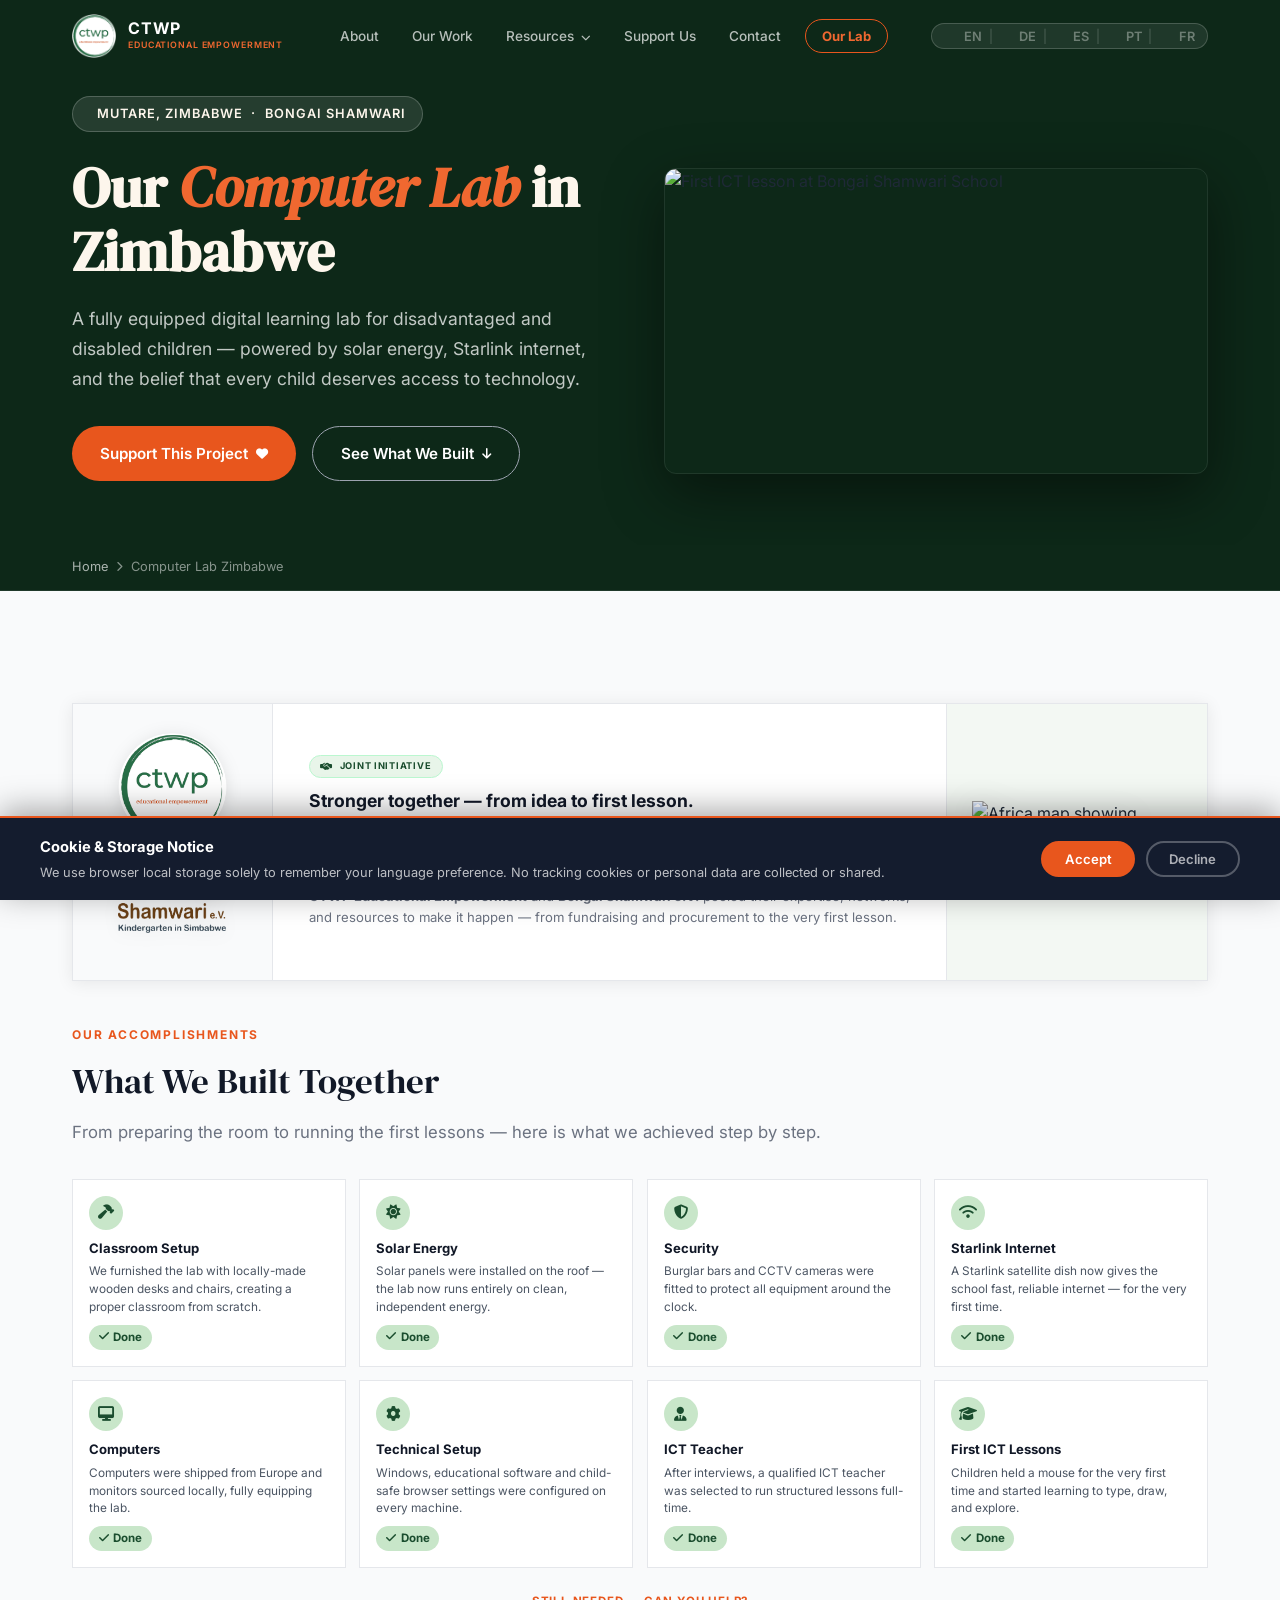
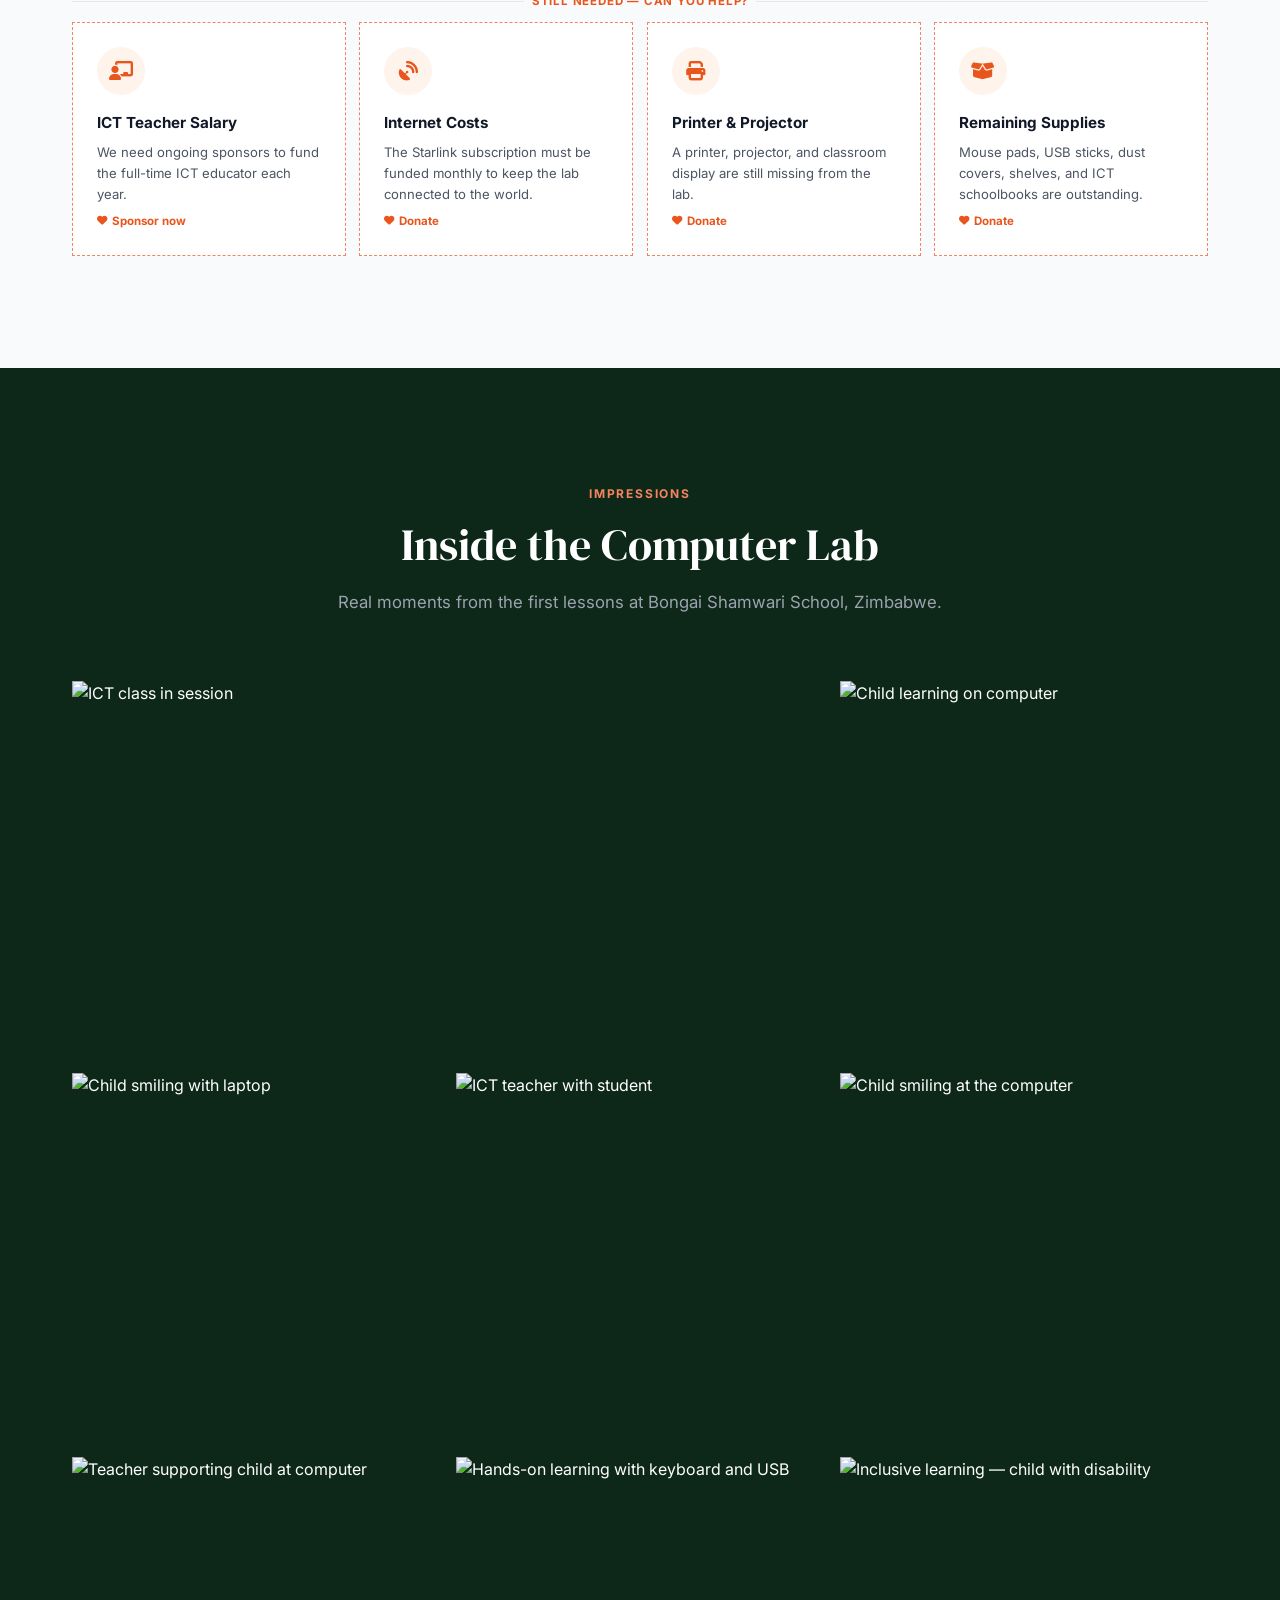
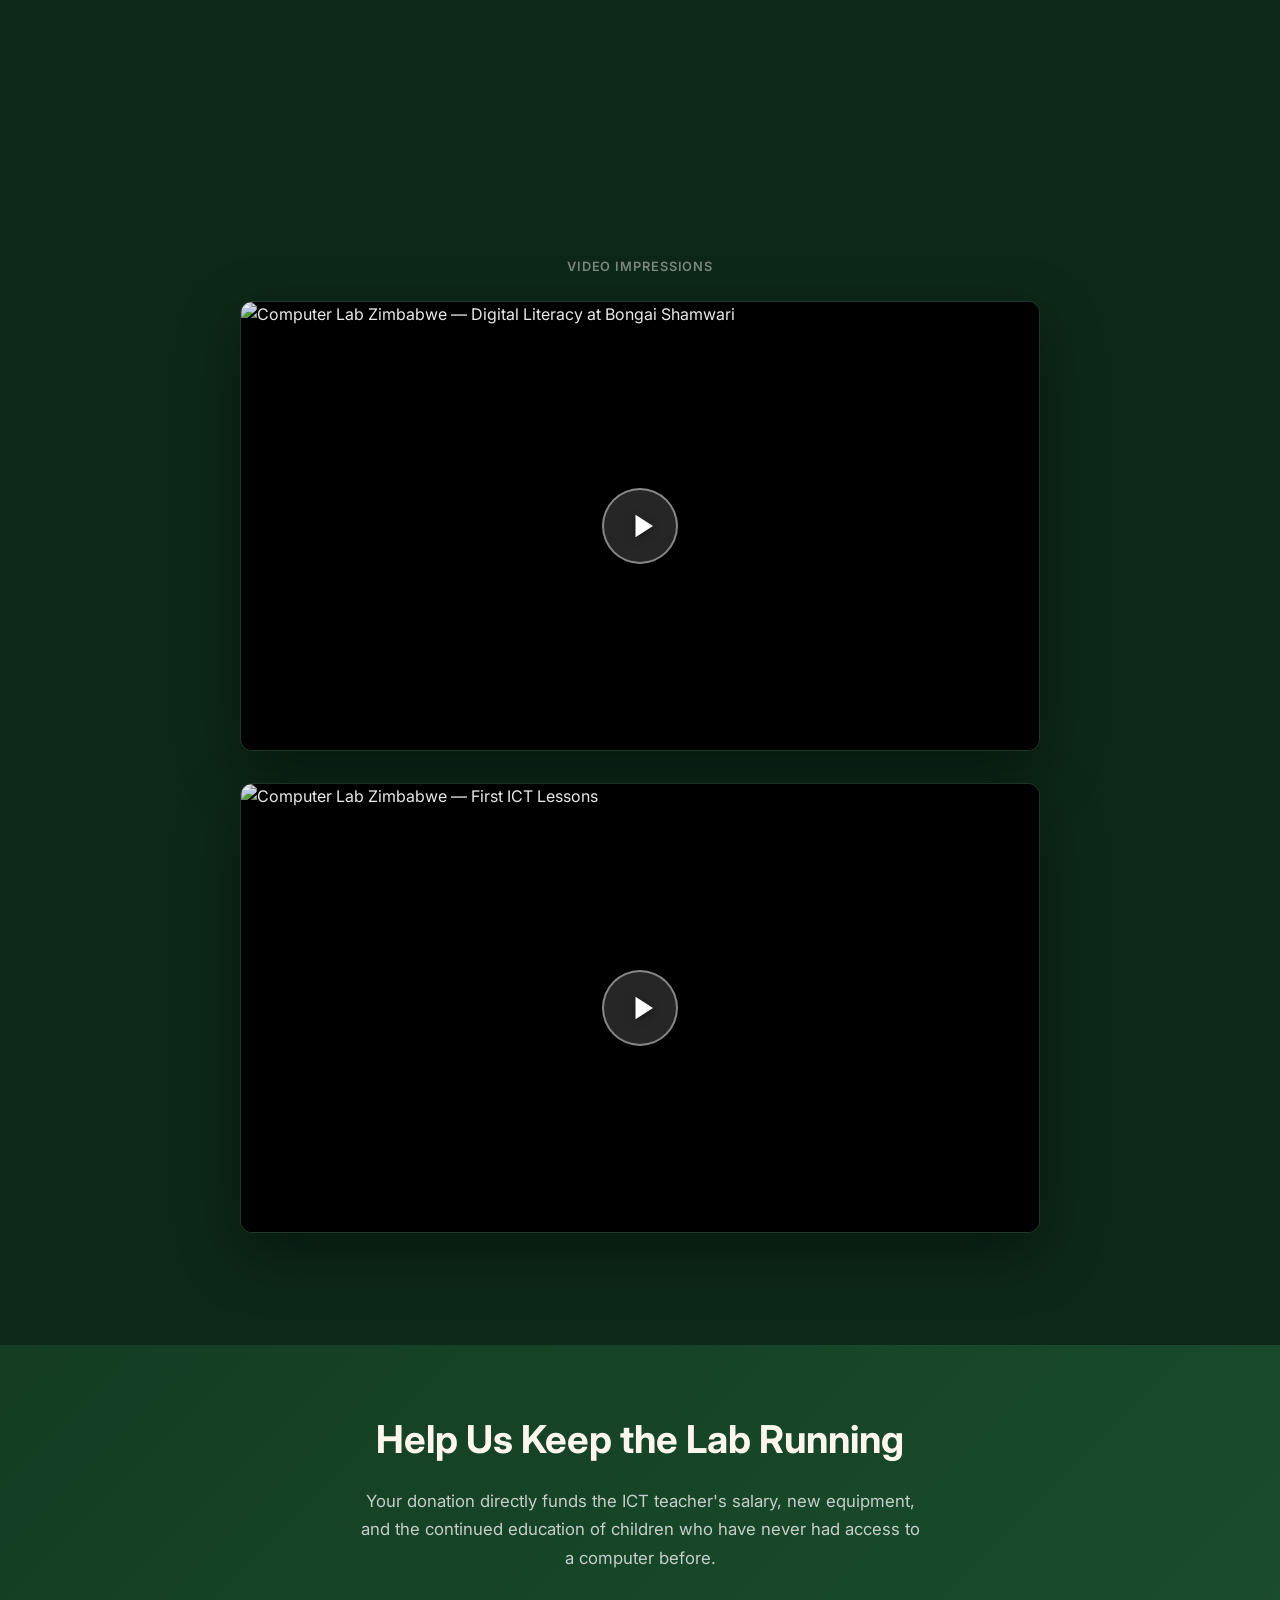
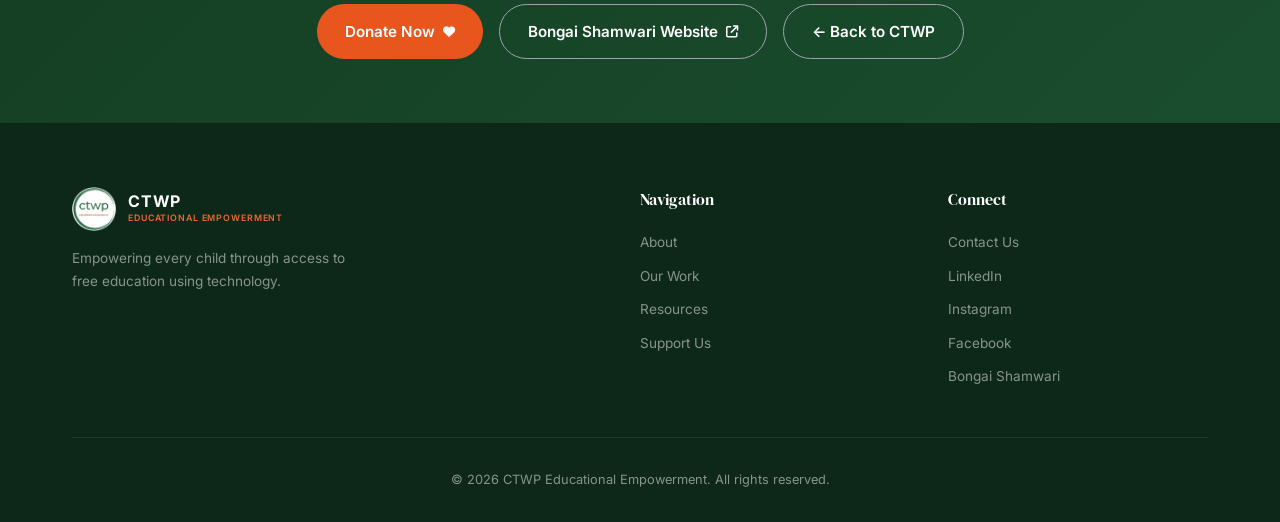
==== commit 420d0aea: "Add French (fr) as 5th language across all pages - i18n.js v30: new `fr:` block with 554 structural " ====
--- a/lab.html
+++ b/lab.html
@@ -22,10 +22,12 @@
   <meta property="og:locale:alternate" content="de_DE">
   <meta property="og:locale:alternate" content="es_ES">
   <meta property="og:locale:alternate" content="pt_BR">
+  <meta property="og:locale:alternate" content="fr_FR">
   <link rel="alternate" hreflang="en" href="https://www.ctwp-education.eu.org/lab.html">
   <link rel="alternate" hreflang="de" href="https://www.ctwp-education.eu.org/lab.html">
   <link rel="alternate" hreflang="es" href="https://www.ctwp-education.eu.org/lab.html">
   <link rel="alternate" hreflang="pt-BR" href="https://www.ctwp-education.eu.org/lab.html">
+  <link rel="alternate" hreflang="fr" href="https://www.ctwp-education.eu.org/lab.html">
   <link rel="alternate" hreflang="x-default" href="https://www.ctwp-education.eu.org/lab.html">
   <!-- Twitter Card -->
   <meta name="twitter:card" content="summary_large_image">
@@ -649,7 +651,7 @@
         <li><a href="index.html#contact" class="nav-link" data-i18n="nav.contact">Contact</a></li>
         <li><a href="lab.html" class="nav-btn-lab active" data-i18n="nav.lab">Our Lab</a></li>
       </ul>
-      <button id="langToggle" class="lang-toggle"><span class="lang-opt" data-lang="en"><span class="fi fi-us"></span> EN</span><span class="lang-sep">|</span><span class="lang-opt" data-lang="de"><span class="fi fi-de"></span> DE</span><span class="lang-sep">|</span><span class="lang-opt" data-lang="es"><span class="fi fi-es"></span> ES</span><span class="lang-sep">|</span><span class="lang-opt" data-lang="pt"><span class="fi fi-br"></span> PT</span></button>
+      <button id="langToggle" class="lang-toggle"><span class="lang-opt" data-lang="en"><span class="fi fi-us"></span> EN</span><span class="lang-sep">|</span><span class="lang-opt" data-lang="de"><span class="fi fi-de"></span> DE</span><span class="lang-sep">|</span><span class="lang-opt" data-lang="es"><span class="fi fi-es"></span> ES</span><span class="lang-sep">|</span><span class="lang-opt" data-lang="pt"><span class="fi fi-br"></span> PT</span><span class="lang-sep">|</span><span class="lang-opt" data-lang="fr"><span class="fi fi-fr"></span> FR</span></button>
       <button class="hamburger" id="hamburger" aria-label="Toggle navigation">
         <span></span><span></span><span></span>
       </button>
@@ -962,7 +964,7 @@
     </div>
   </div>
 
-  <script defer src="assets/js/i18n.js?v=29"></script>
+  <script defer src="assets/js/i18n.js?v=30"></script>
   <script defer src="assets/js/main.js"></script>
   <script>
     /* ── YouTube thumbnail fallback: sddefault → hqdefault → mqdefault ── */
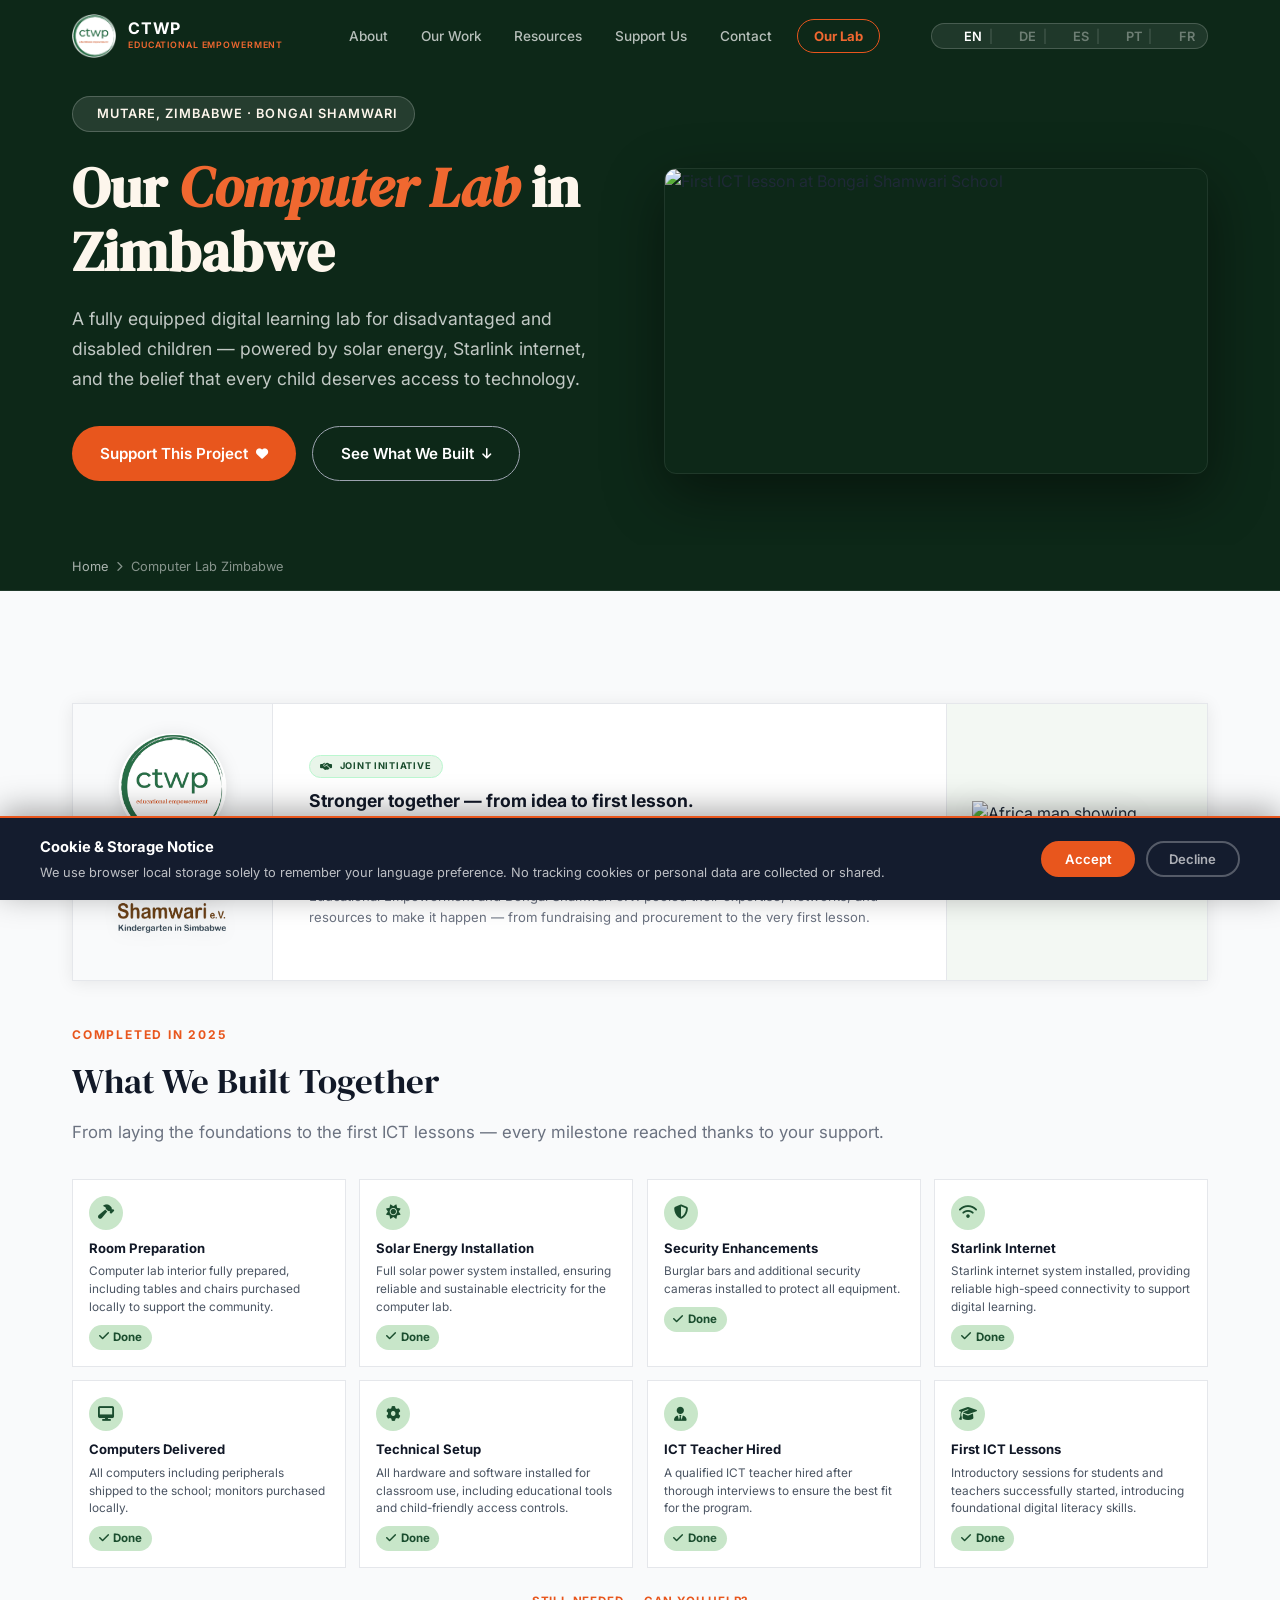
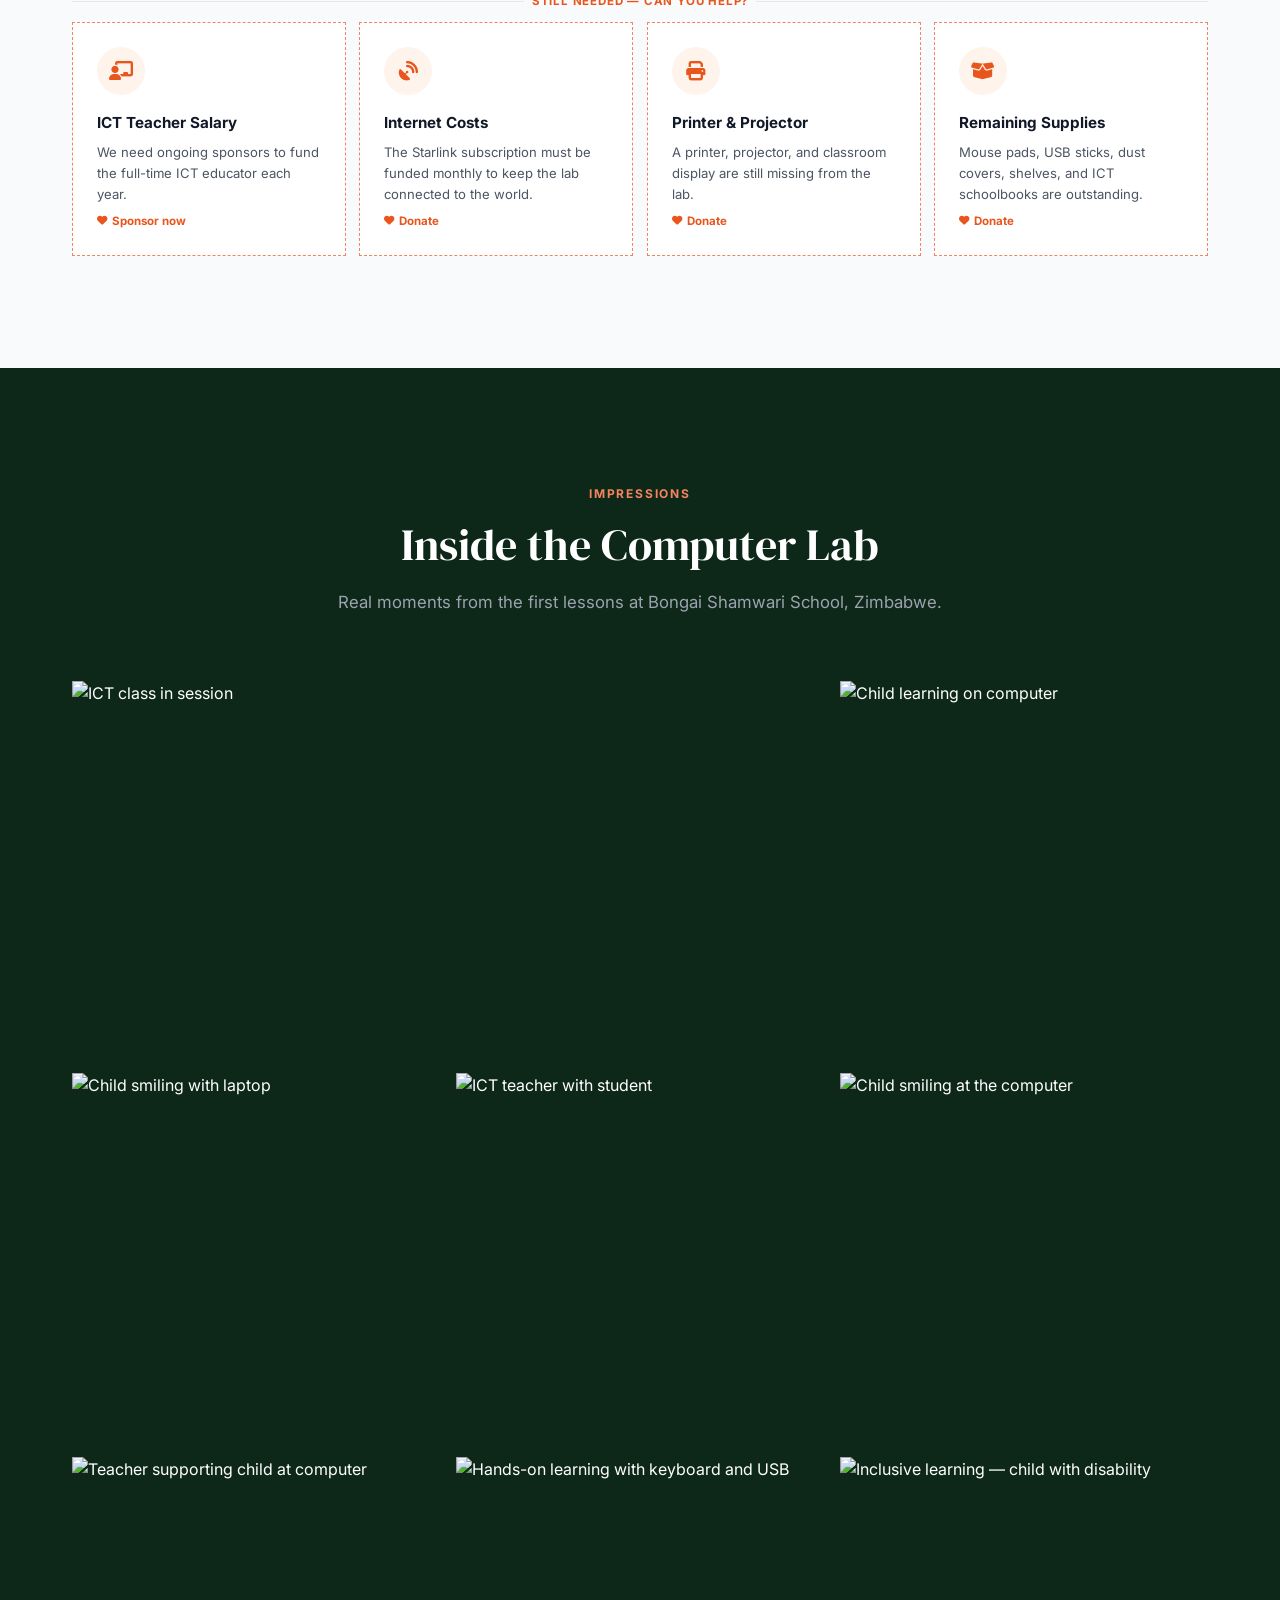
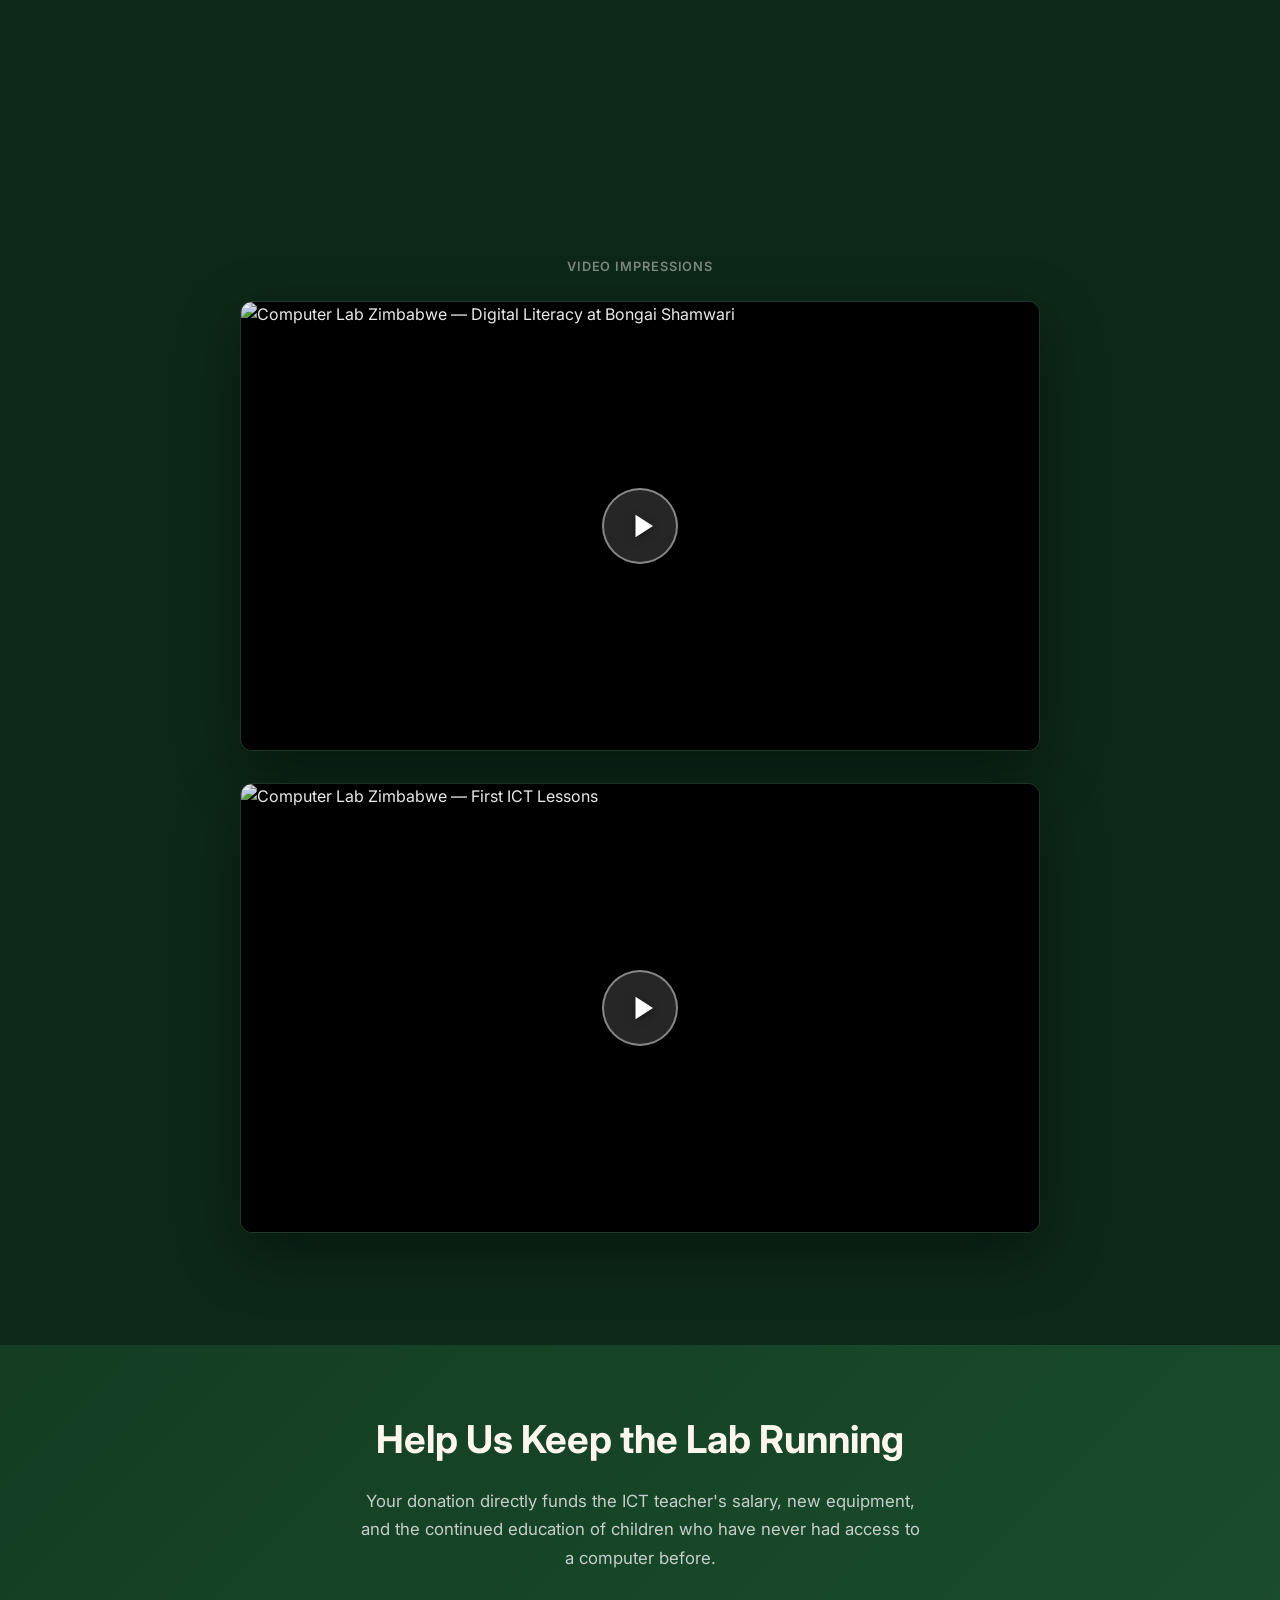
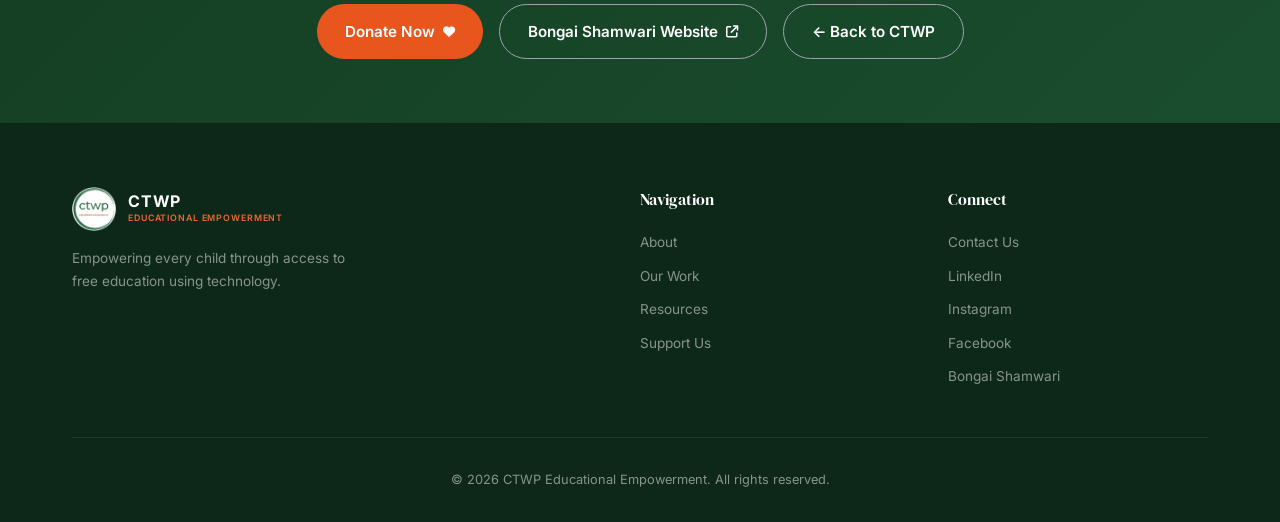
==== commit ad1f1eea: "Fix lab page untranslated hero + partnership section; fix i18n.js syntax HTML (lab.html): - Add data" ====
--- a/lab.html
+++ b/lab.html
@@ -682,9 +682,9 @@
       <div class="lab-hero-content" data-animate="fade-up">
         <div class="hero-badge">
           <span class="fi fi-zw" style="font-size:1em;"></span>
-          Mutare, Zimbabwe &nbsp;·&nbsp; Bongai Shamwari
-        </div>
-        <h1>Our <em>Computer Lab</em> in Zimbabwe</h1>
+          <span data-i18n="lab.hero.badge">Mutare, Zimbabwe · Bongai Shamwari</span>
+        </div>
+        <h1 data-i18n-html="lab.hero.title">Our <em>Computer Lab</em> in Zimbabwe</h1>
         <p data-i18n="lab.hero.subtitle">A fully equipped digital learning lab for disadvantaged and disabled children — powered by solar energy, Starlink internet, and the belief that every child deserves access to technology.</p>
         <div style="display:flex;gap:1rem;flex-wrap:wrap;">
           <a href="https://bongai-shamwari.org/en/donations-digital-education/" target="_blank" rel="noopener" class="btn btn-accent btn-lg">
@@ -729,9 +729,9 @@
         </div>
         <!-- Centre: text -->
         <div class="lab-partner-text-col">
-          <span class="lab-partner-tag"><i class="fas fa-handshake-simple"></i> Joint Initiative</span>
-          <h4>Stronger together — from idea to first lesson.<span class="h4-orgs">CTWP Educational Empowerment × Bongai Shamwari e.V.</span></h4>
-          <p>This computer lab is the result of two organisations sharing one conviction:<br>that every child, regardless of where they are born, deserves access to quality digital education. <strong style="white-space:nowrap">CTWP Educational Empowerment</strong> and <strong style="white-space:nowrap">Bongai Shamwari e.V.</strong> pooled their expertise, networks, and resources to make it happen — from fundraising and procurement to the very first lesson.</p>
+          <span class="lab-partner-tag"><i class="fas fa-handshake-simple"></i> <span data-i18n="lab.partner.tag">Joint Initiative</span></span>
+          <h4><span data-i18n="lab.partner.h4">Stronger together — from idea to first lesson.</span><span class="h4-orgs">CTWP Educational Empowerment × Bongai Shamwari e.V.</span></h4>
+          <p data-i18n="lab.partner.p">This computer lab is the result of two organisations sharing one conviction: that every child, regardless of where they are born, deserves access to quality digital education. CTWP Educational Empowerment and Bongai Shamwari e.V. pooled their expertise, networks, and resources to make it happen — from fundraising and procurement to the very first lesson.</p>
         </div>
         <!-- Right: map -->
         <div class="lab-partner-map-col" aria-label="Map of Africa with Zimbabwe marked">
@@ -964,7 +964,7 @@
     </div>
   </div>
 
-  <script defer src="assets/js/i18n.js?v=30"></script>
+  <script defer src="assets/js/i18n.js?v=31"></script>
   <script defer src="assets/js/main.js"></script>
   <script>
     /* ── YouTube thumbnail fallback: sddefault → hqdefault → mqdefault ── */
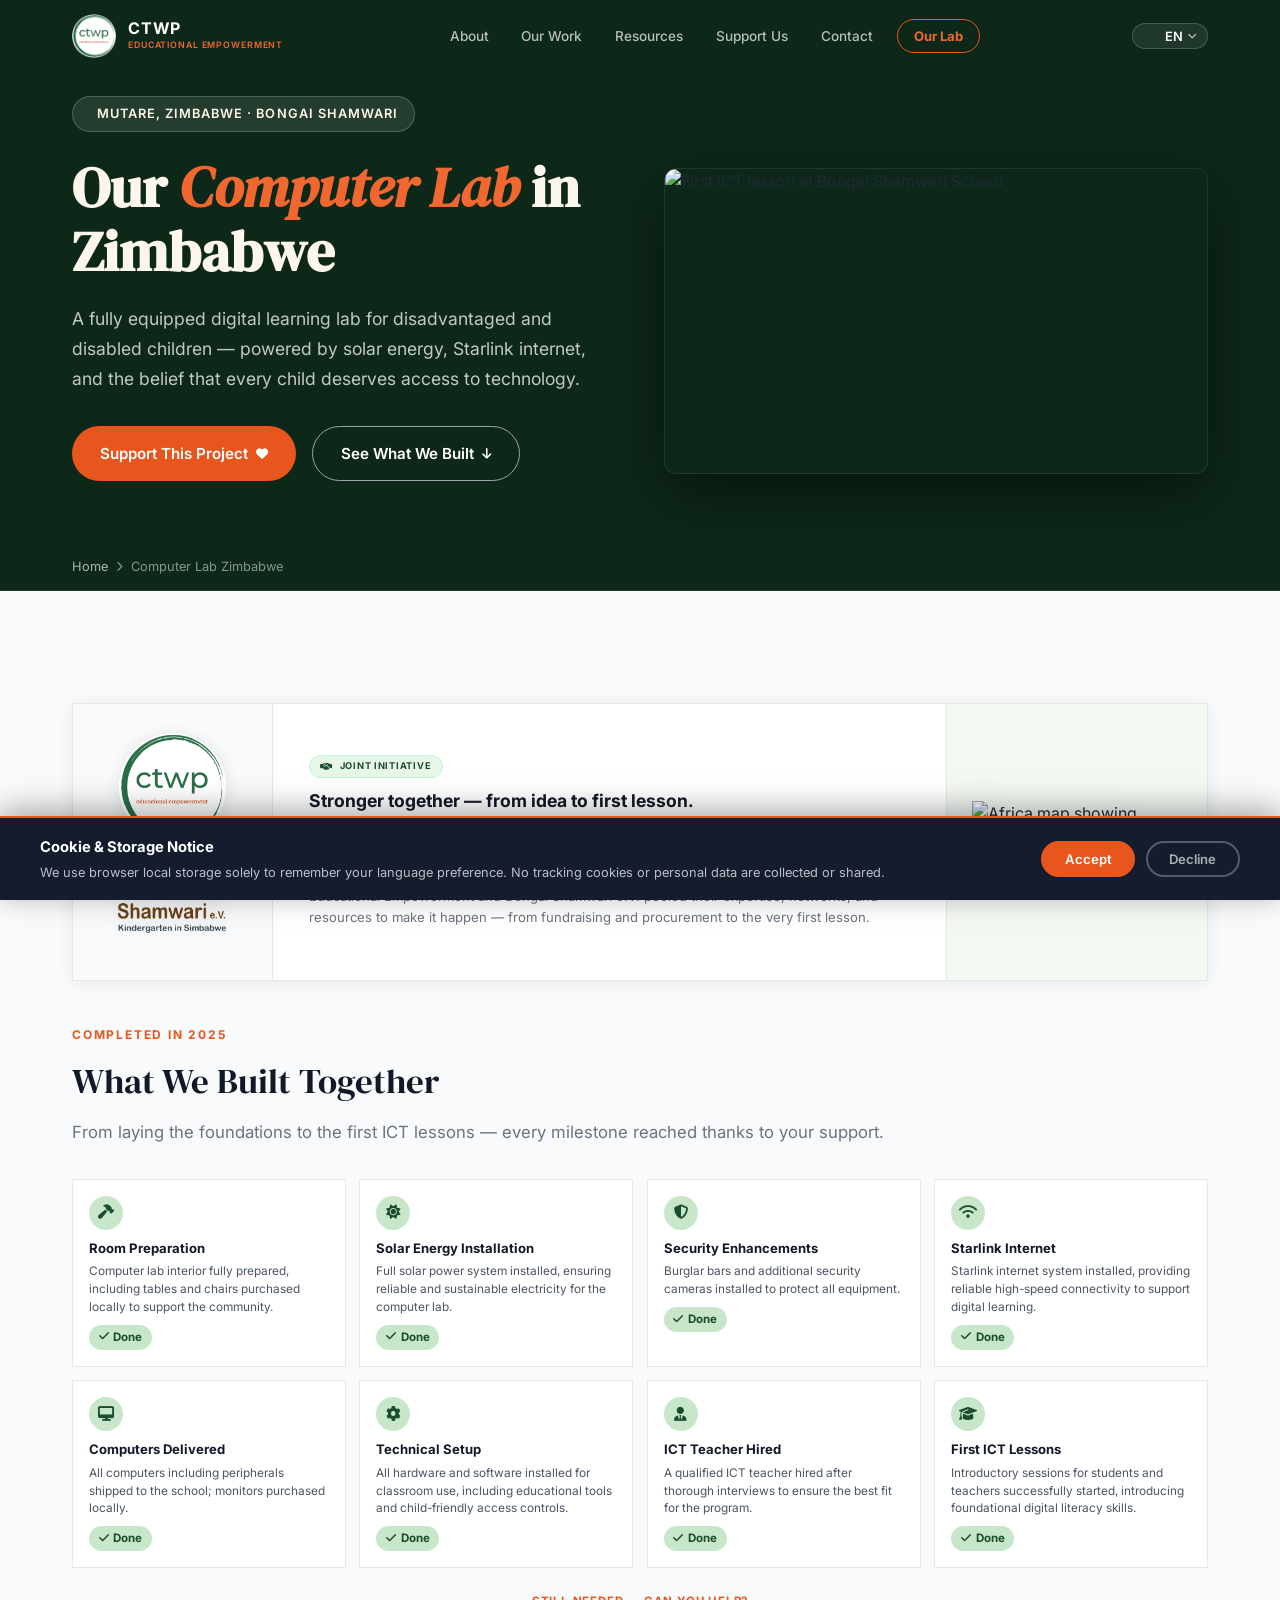
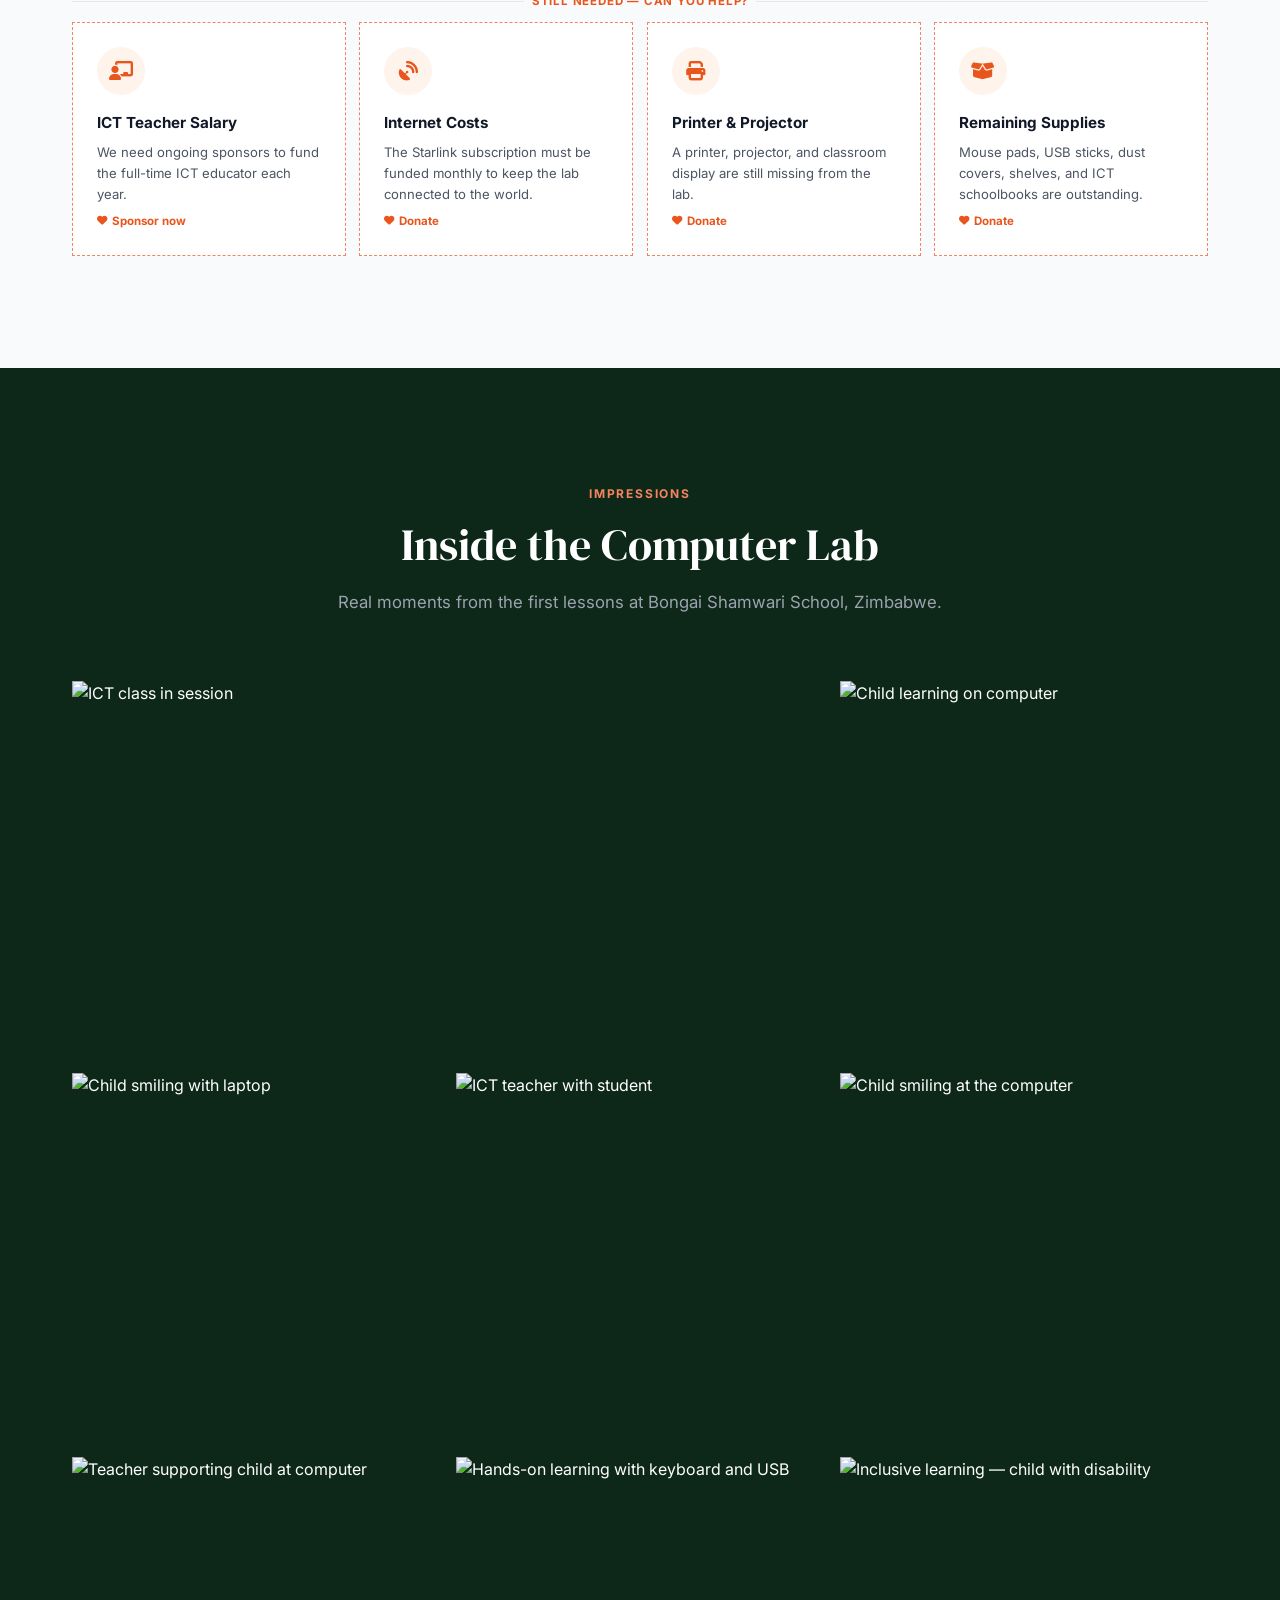
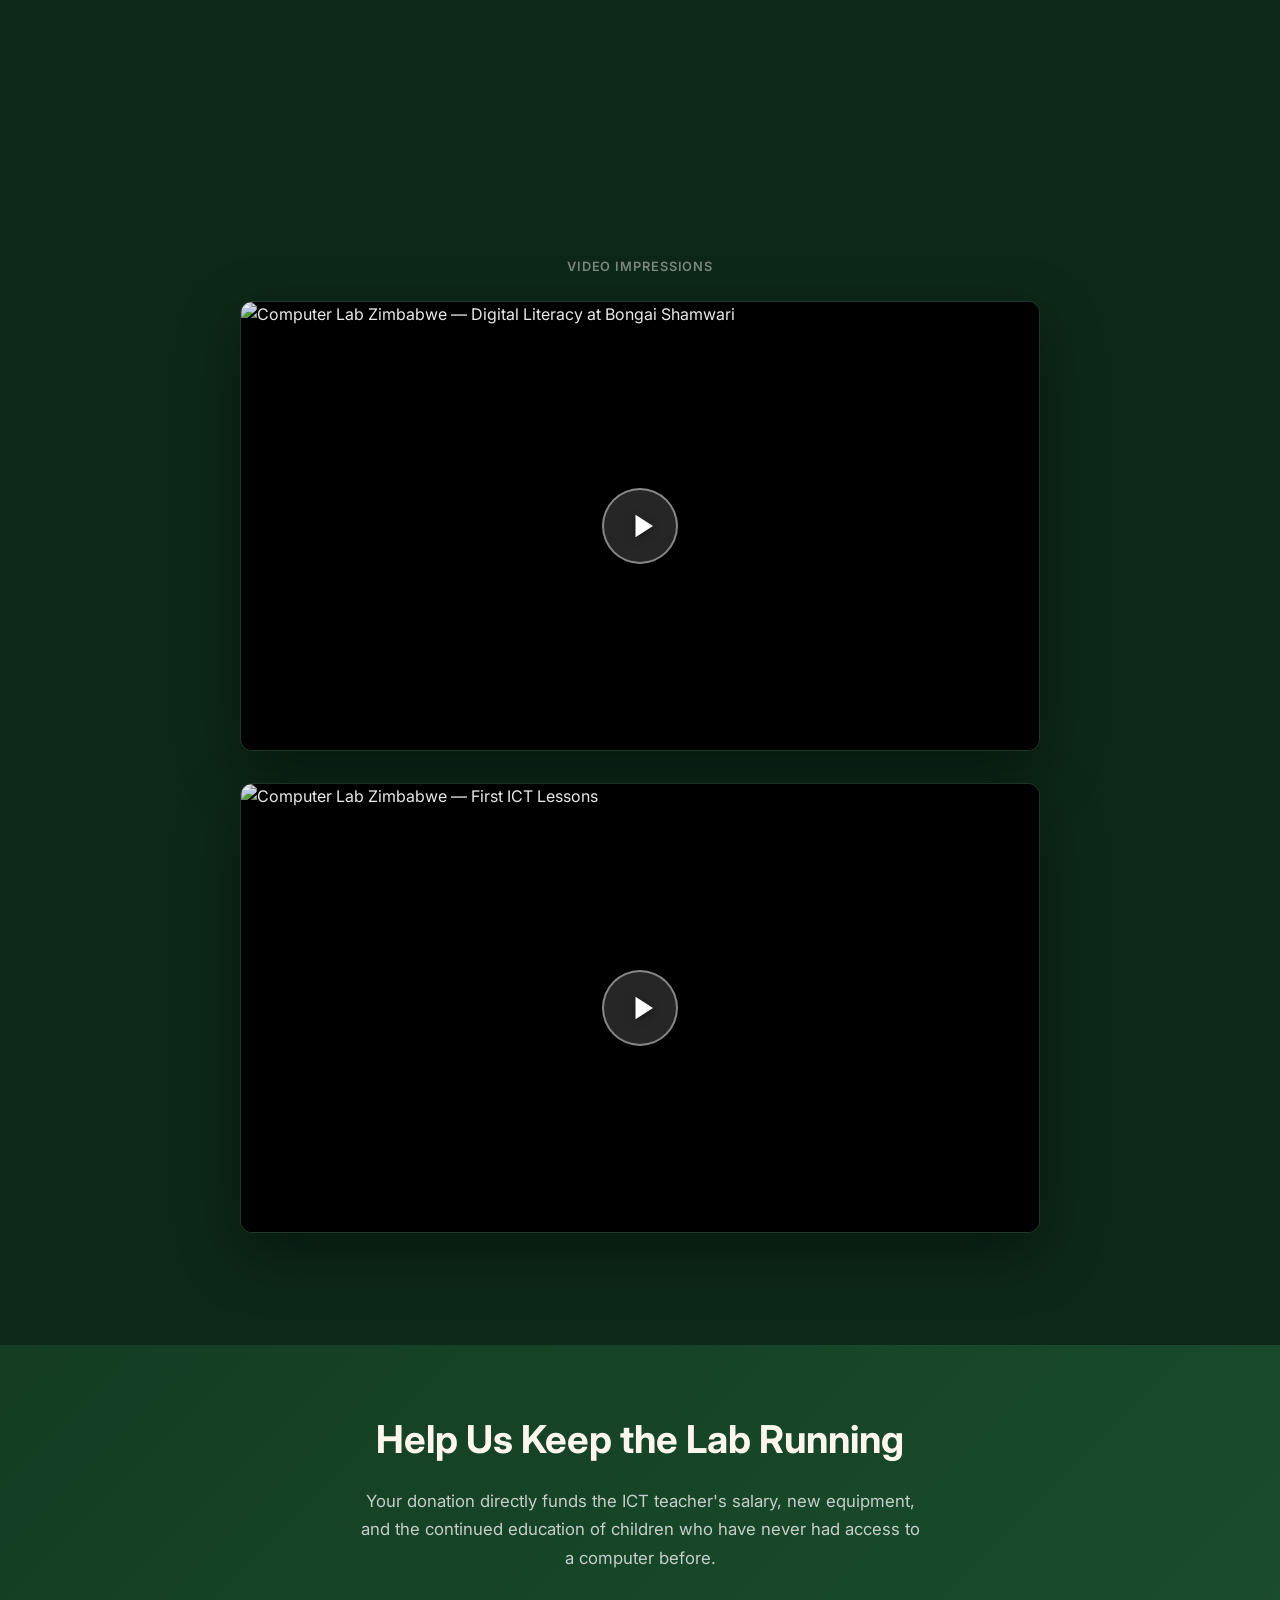
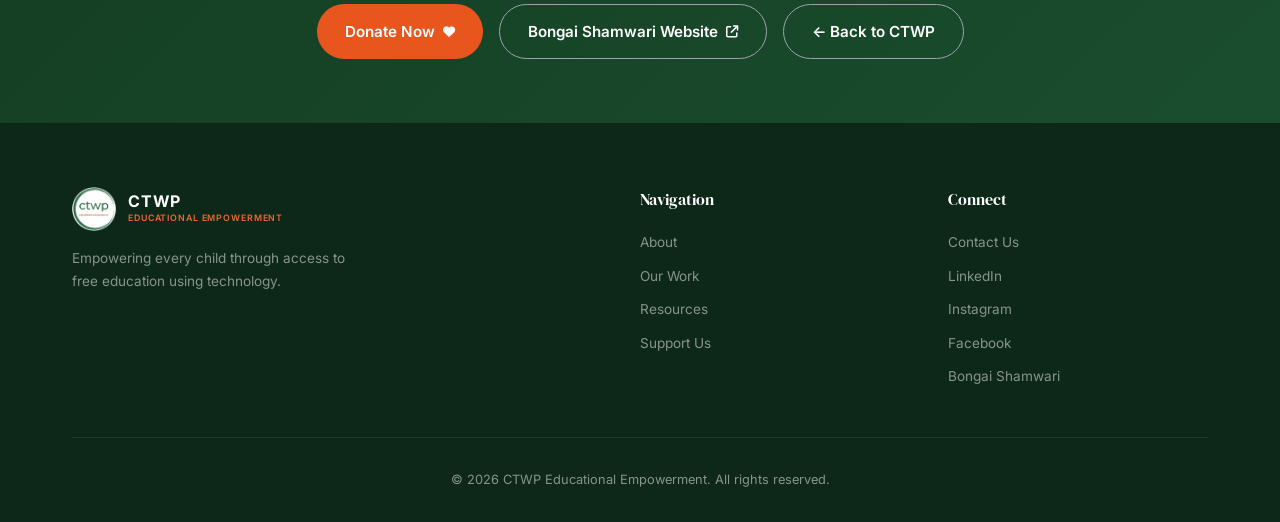
==== commit a44f8f59: "Nav: replace flat language pill with compact dropdown Shrinks the language toggle from 277px to ~74p" ====
--- a/lab.html
+++ b/lab.html
@@ -81,7 +81,7 @@
   <link rel="preconnect" href="https://cdn.jsdelivr.net">
 
   <!-- Critical CSS -->
-  <link rel="stylesheet" href="assets/css/style.css?v=21">
+  <link rel="stylesheet" href="assets/css/style.css?v=22">
 
   <!-- Non-render-blocking: Google Fonts -->
   <link rel="preload" as="style" href="https://fonts.googleapis.com/css2?family=DM+Serif+Display:ital@0;1&family=Inter:wght@300;400;500;600;700&display=swap" onload="this.onload=null;this.rel='stylesheet'">
@@ -651,7 +651,7 @@
         <li><a href="index.html#contact" class="nav-link" data-i18n="nav.contact">Contact</a></li>
         <li><a href="lab.html" class="nav-btn-lab active" data-i18n="nav.lab">Our Lab</a></li>
       </ul>
-      <button id="langToggle" class="lang-toggle"><span class="lang-opt" data-lang="en"><span class="fi fi-us"></span> EN</span><span class="lang-sep">|</span><span class="lang-opt" data-lang="de"><span class="fi fi-de"></span> DE</span><span class="lang-sep">|</span><span class="lang-opt" data-lang="es"><span class="fi fi-es"></span> ES</span><span class="lang-sep">|</span><span class="lang-opt" data-lang="pt"><span class="fi fi-br"></span> PT</span><span class="lang-sep">|</span><span class="lang-opt" data-lang="fr"><span class="fi fi-fr"></span> FR</span></button>
+      <div id="langToggle" class="lang-switcher"><button class="lang-trigger" aria-haspopup="true" aria-expanded="false"><span class="fi fi-us lang-trigger-flag"></span><span class="lang-trigger-code">EN</span><svg class="lang-arrow" viewBox="0 0 10 6" fill="none" xmlns="http://www.w3.org/2000/svg"><path d="M1 1l4 4 4-4" stroke="currentColor" stroke-width="1.5" stroke-linecap="round" stroke-linejoin="round"/></svg></button><div class="lang-dropdown"><span class="lang-opt" data-lang="en"><span class="fi fi-us"></span> EN</span><span class="lang-opt" data-lang="de"><span class="fi fi-de"></span> DE</span><span class="lang-opt" data-lang="es"><span class="fi fi-es"></span> ES</span><span class="lang-opt" data-lang="pt"><span class="fi fi-br"></span> PT</span><span class="lang-opt" data-lang="fr"><span class="fi fi-fr"></span> FR</span></div></div>
       <button class="hamburger" id="hamburger" aria-label="Toggle navigation">
         <span></span><span></span><span></span>
       </button>
--- a/assets/css/style.css
+++ b/assets/css/style.css
@@ -312,9 +312,10 @@
 .nav-btn-lab:hover { border-color: var(--white); }
 .nav-btn-lab.active { border-color: var(--orange-500); color: var(--orange-400); }
 
-/* Language Toggle */
-.lang-toggle {
-  display: flex; align-items: center; gap: 0.25rem;
+/* Language Switcher Dropdown */
+.lang-switcher { position: relative; }
+.lang-trigger {
+  display: flex; align-items: center; gap: 0.35rem;
   padding: 0.3rem 0.65rem;
   font-size: 0.8rem; font-weight: 600;
   color: var(--white);
@@ -325,12 +326,44 @@
   transition: background var(--transition);
   white-space: nowrap;
 }
-.lang-toggle:hover { background: rgba(255,255,255,0.16); }
-.lang-opt { opacity: 0.35; transition: opacity var(--transition); display: inline-flex; align-items: center; gap: 0.3rem; cursor: pointer; padding: 0 0.1rem; border-radius: 4px; }
-.lang-opt:hover { opacity: 0.75; }
-.lang-opt.lang-active { opacity: 1; }
-.lang-sep { opacity: 0.25; margin: 0 0.05rem; font-weight: 300; pointer-events: none; }
-.lang-opt .fi { width: 1.2em; height: 0.9em; border-radius: 2px; }
+.lang-trigger:hover { background: rgba(255,255,255,0.16); }
+.lang-arrow {
+  width: 0.65em; height: 0.65em;
+  transition: transform var(--transition);
+  opacity: 0.7; flex-shrink: 0;
+}
+.lang-switcher.open .lang-arrow { transform: rotate(180deg); }
+.lang-dropdown {
+  display: none;
+  position: absolute;
+  top: calc(100% + 0.45rem);
+  right: 0;
+  background: rgba(13, 40, 24, 0.97);
+  backdrop-filter: blur(16px);
+  -webkit-backdrop-filter: blur(16px);
+  border: 1px solid rgba(255,255,255,0.14);
+  border-radius: 0.55rem;
+  padding: 0.3rem;
+  min-width: 6.5rem;
+  box-shadow: 0 8px 28px rgba(0,0,0,0.4);
+  z-index: 200;
+}
+.lang-switcher.open .lang-dropdown { display: flex; flex-direction: column; }
+.lang-opt {
+  display: flex; align-items: center; gap: 0.5rem;
+  padding: 0.38rem 0.6rem;
+  border-radius: 0.35rem;
+  cursor: pointer;
+  opacity: 0.55;
+  font-size: 0.82rem; font-weight: 600;
+  color: var(--white);
+  transition: background var(--transition), opacity var(--transition);
+  white-space: nowrap;
+}
+.lang-opt:hover { background: rgba(255,255,255,0.1); opacity: 0.9; }
+.lang-opt.lang-active { opacity: 1; background: rgba(255,255,255,0.07); }
+.lang-opt .fi { width: 1.2em; height: 0.9em; border-radius: 2px; flex-shrink: 0; }
+.lang-trigger-flag { width: 1.2em; height: 0.9em; border-radius: 2px; flex-shrink: 0; }
 
 /* Hamburger */
 .hamburger { display: none; flex-direction: column; gap: 5px; padding: 0.5rem; }
